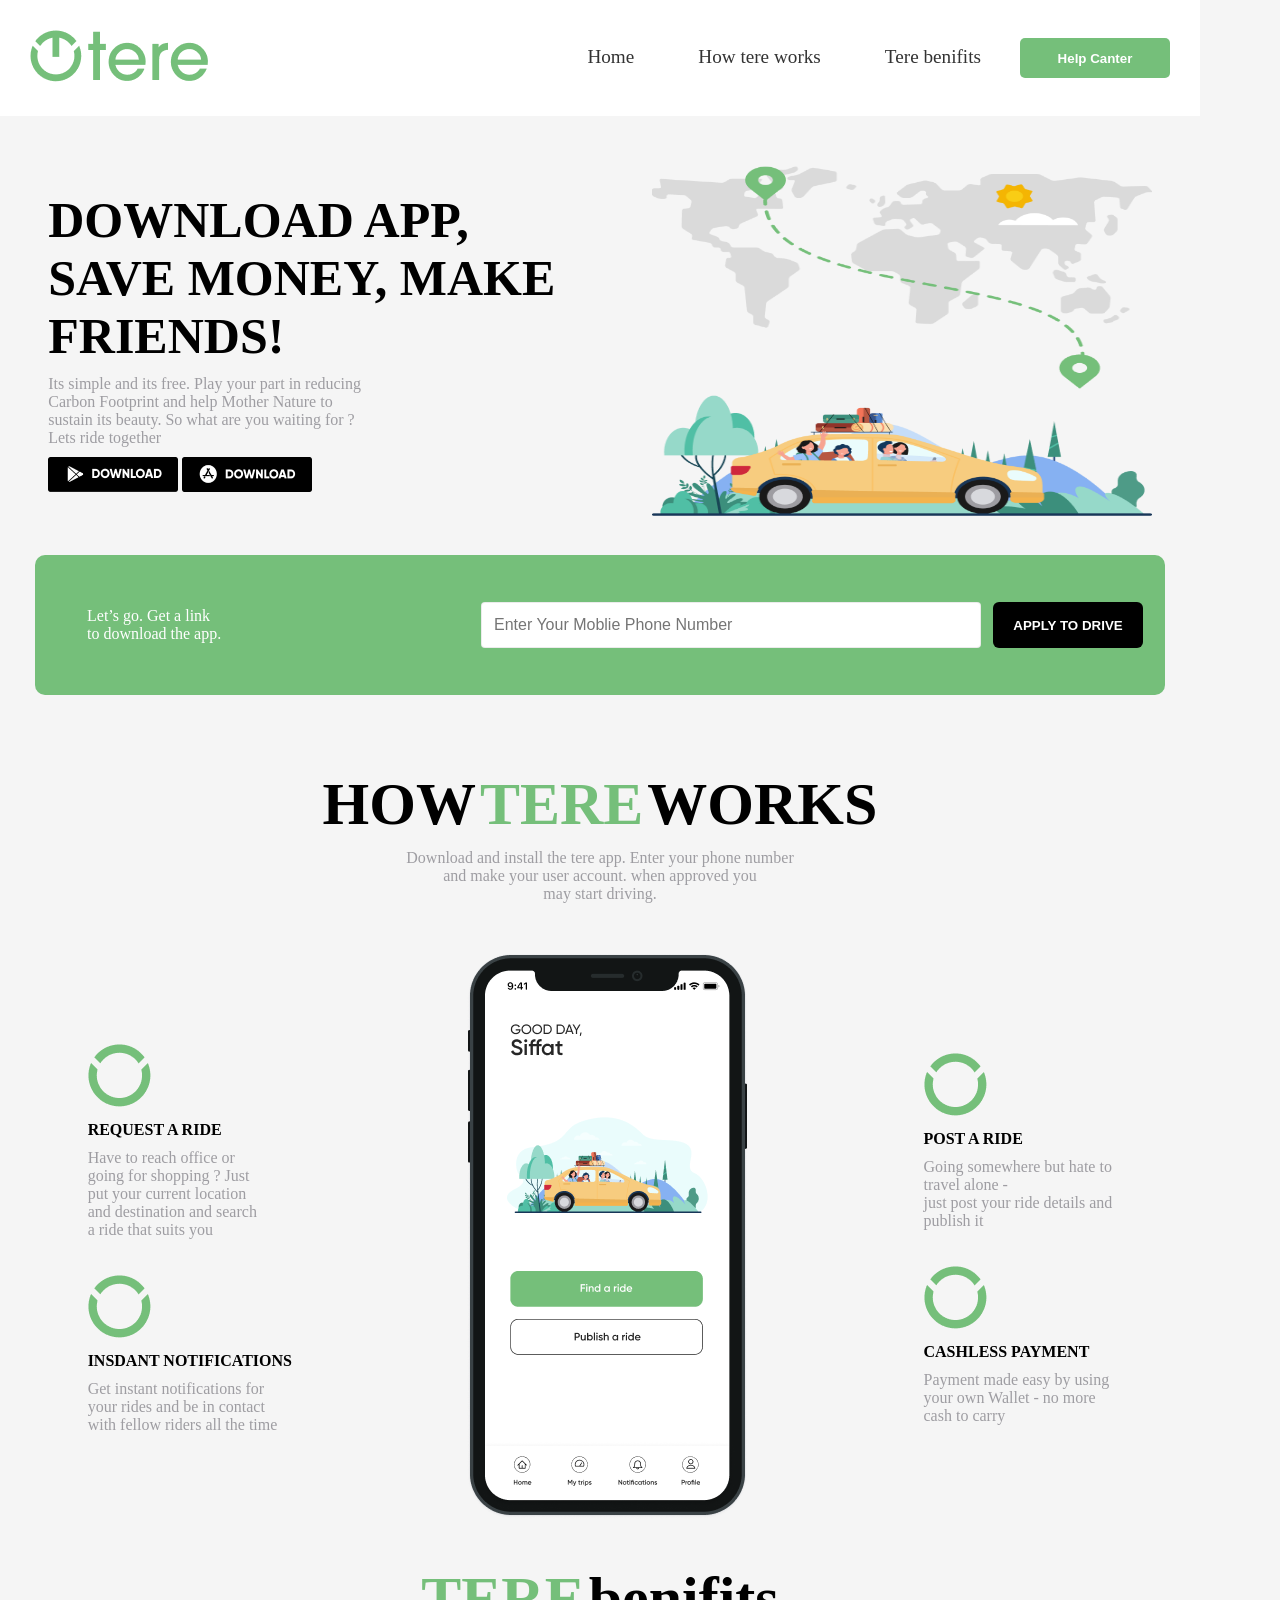
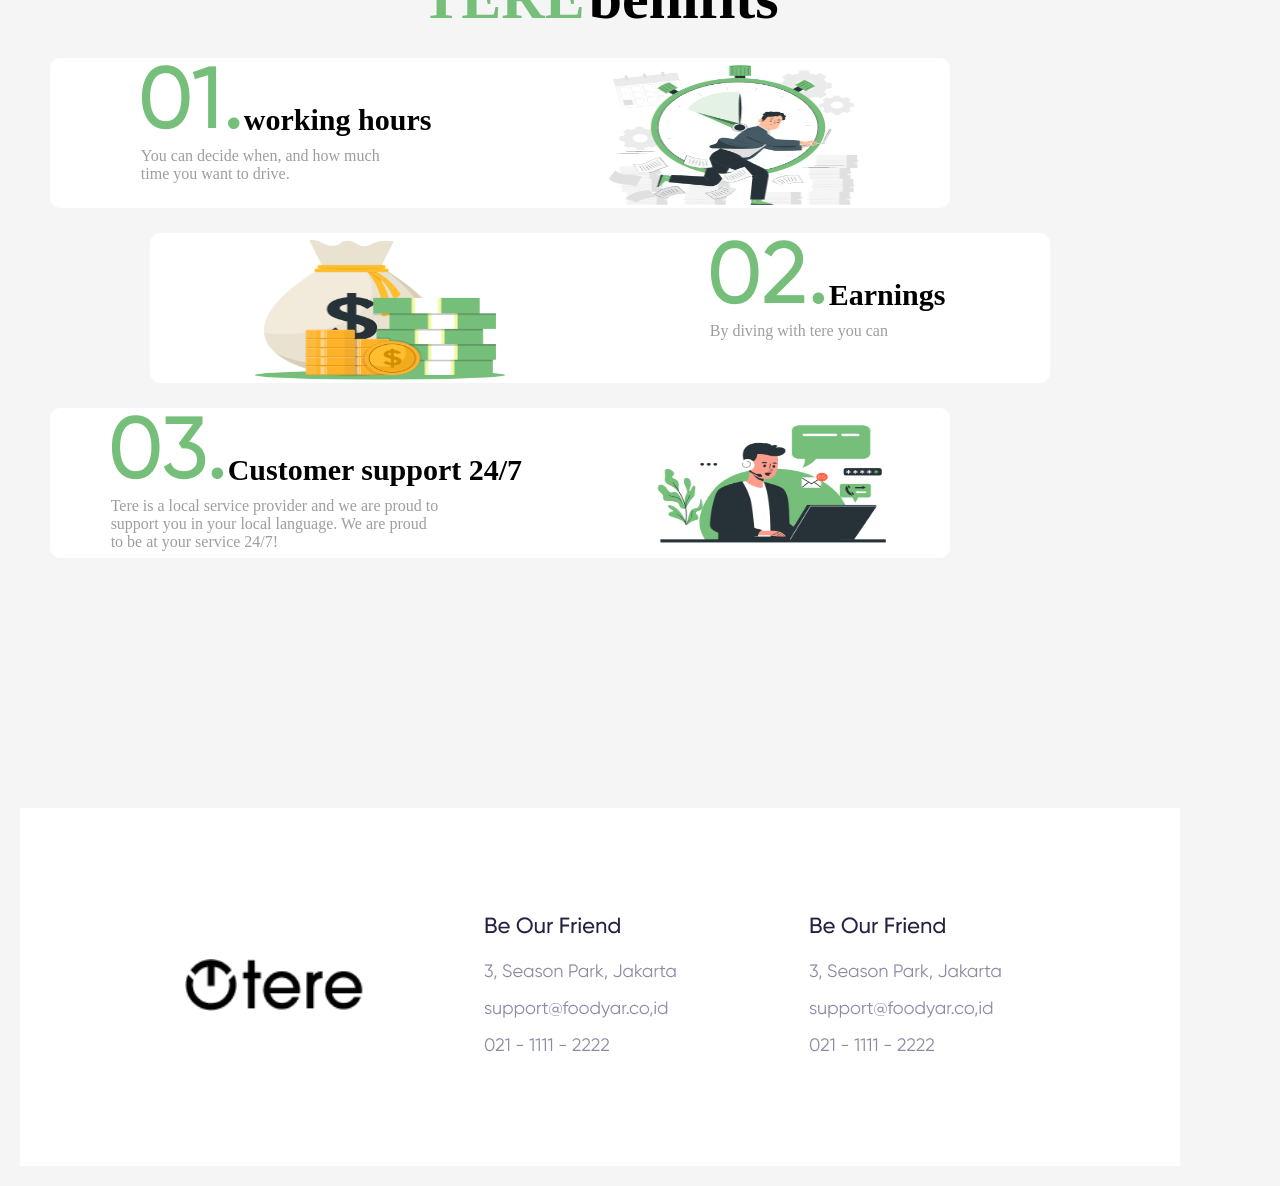
==== index.html @ 8d8daef1 "complete UI" ====
<!DOCTYPE html>
<html lang="en">
<head>
    <meta charset="UTF-8">
    <meta name="viewport" content="width=device-width, initial-scale=1.0">
    <title>TERE WEB</title>
    <link rel="stylesheet" href="style.css">
</head>
<body>
    <div class="navbar">
        <div class="navbar1">
            <img src="./about/logo.png" alt="logo">
        </div>
        <span id="menu-btn" class="menu-btn">☰</span>
        <div class="navbar2">
            <a href="#home">Home</a>
            <a href="#how tere works">How tere works</a>
            <a href="#tere benifits">Tere benifits</a>
            <button class="btn">Help Canter</button>
        </div>
    </div>

    <section id="home">
        <div class="parent">
                <div class="leftcontainer">
                      <h1>DOWNLOAD APP,<br/>
                          SAVE MONEY, MAKE<br/>
                          FRIENDS!
                      </h1>
                     <p>Its simple and its free. Play your part in reducing<br/>
                        Carbon Footprint and help Mother Nature to<br/>
                        sustain its beauty. So what are you waiting for ?<br/>  
                        Lets ride together</p>
                       <img class="nasted" src="./about/button.png" alt="button">
                       <img class="nasted" src="./about/button2.png" alt="button">
                </div>
                <div class="rightcantainer">
                    <img class="nasted2" src="./about/map.png" alt="map">
                </div>
        </div>
    </section>

    <div class="searchbar">
        <div>
             <p class="nasted3">Let’s go. Get a link<br/>
              to download the app.</p>
        </div>
        <div>
            <input type="text" placeholder="Enter Your Moblie Phone Number">
            <button>APPLY TO DRIVE</button>
        </div>
    </div> 
    
    <section id="how tere works">
            <div class="main">
                <span class="nasted6">HOW</span>
                <span class="nasted4">TERE</span>
                <span class="nasted6">WORKS</span>
                <p class="nasted5">Download and install the tere app.
                    Enter your phone number<br/>
                    and make your user account. when approved you<br/>
                    may start driving.</p>
            </div>
    </section> 

    <section class="about">        
            <div class="parent">
                <div class="child1">
                    <img src="./about/circle.png" alt="">
                    <p class="bold"> REQUEST A RIDE</p>
                    <p >Have to reach office or<br/>
                        going for shopping ? Just<br/>
                        put your current location<br/>
                        and destination and search<br/>
                        a ride that suits you</p>
                    <br/>
                    <br/> 
                    <img src="./about/circle.png" alt="">  
                    <p class="bold">INSDANT NOTIFICATIONS</p>
                    <p >Get instant notifications for<br/>
                       your rides and be in contact<br/>
                       with fellow riders all the time</p>
                </div>
                <div class="child2">
                        <img src="./about/phone.png" alt="">
                </div>
                <div class="child3">
                    <img src="./about/circle.png" alt="">
                    <p class="bold">POST A RIDE</p>
                    <p>Going somewhere but hate to<br/>
                       travel alone - <br/>
                       just post your ride details and<br/>
                       publish it</p>
                       <br/>
                       <br/>
                    <img src="./about/circle.png" alt="">
                    <p class="bold">CASHLESS PAYMENT</p> 
                    <p>Payment made easy by using<br/>
                       your own Wallet - no more<br/>
                       cash to carry</p>  
                </div>
            </div>      
    </section>

    <section id="tere benifits">
        <div class="main">
            <span class="nasted4">TERE</span>
            <span class="nasted6">benifits</span>
        </div>
        <div class="major">
            <div>
                <img src="./about/number.png" alt="">
                <span class="nasted7">working hours</span>
                <p>You can decide when, and how much<br/>
                   time you want to drive.</p>
            </div>
            <div>
                <img class="img" src="./about/Frame.png" alt="">
            </div>
        </div>
        <div class="major2">
            <div>
                <img class="img" src="./about/frame2.png" alt="">
            </div>
            <div>
                <img src="./about/number2.png" alt="">
                <span class="nasted7">Earnings</span>
                <p>By diving with tere you can</p>
            </div>
        </div>
        <div class="major3">
            <div>
                <img src="./about/number3.png" alt="">
                <span class="nasted7">Customer support 24/7</span>
                <p>Tere is a local service provider and we are proud to<br/>
                support you in your local language. We are proud<br/> 
                to be at your service 24/7!</p>
            </div>
            <div>
                <img class="img" src="./about/frame3.png" alt="">
            </div>    
        </div>
    </section>
    <div class="footer">
        <div>
            <img class="content" src="./about/logo2.png" alt="">
        </div>
        <div>
            <img class="foot1" src="./about/menu1.png" alt="">
        </div>
        <div>
            <img class="foot2" src="./about/menu1.png" alt="">
        </div>
    </div>
</body>
<script src="app.js"></script>
</html>
---- style.css ----
*{
    margin: 0;
    padding: 0;
}
body{
    max-width: 1200px;
    background-color: whitesmoke;
}
.navbar{
    display: flex;
    align-items: center;
    justify-content: space-between;
    padding: 30px;
    background-color: white;
}
.navbar {
  display: flex;
  gap: 25px;
}
.navbar a {
  position: relative;
  text-decoration: none;
  color: #333;
  font-weight: 500;
  padding: 6px 10px;
  transition: transform 0.3s ease, color 0.3s ease;
}
.navbar a::after {
    content: "";
    height: 2px;
    width: 0;
    background: black;
    position: absolute;
    left: 0;
    bottom: -3px;
    transition: width 0.3s ease;
}
.navbar a:hover {
  color: rgb(20, 20, 20);
  transform: scale(1.05);   
}
.navbar a:hover::after {
  width: 100%;
}
.menu-btn{
    display: none;
}
a{
    text-decoration: none;
    text-transform: none;
    font-size: larger;
    color: black;
    margin: 20px;
}

@media (max-width: 570px) {
    .menu-btn{
        display: flex;
        cursor: pointer;
        font-size: 24px;
        z-index: 1000;
    }
}
@media (max-width: 570px) {
   
    .navbar {
        padding: 15px 20px;
    }

   
    .menu-btn {
        display: block; 
    }

    
    .navbar2 {
        display: none; 
        position: absolute;
        top: 65px; 
        right: 0;
        width: 70%; 
        max-width: 300px;
        background-color: white;
        flex-direction: column; 
        box-shadow: 0 5px 15px rgba(0, 0, 0, 0.1);
        z-index: 1000;
        padding: 10px 0;
        border-radius: 0 0 5px 5px;
        transition: transform 0.3s ease-in-out; 
        transform: translateX(100%); 
    }
    
   
    .navbar2.active {
        display: flex;
        transform: translateX(0); 
    }
    
    
    .navbar2 a, .navbar2 .btn {
        width: 90%; 
        padding: 12px 20px;
        margin: 5px auto; 
        text-align: left;
    }
    
   
    .navbar2 .btn {
        text-align: center;
        margin-top: 10px;
    }
    
}

.btn{
    color: white;
    background-color:#75BF7A;
    padding: 8px;
    border-radius: 5px;
    border-color: #75BF7A;
}
h1{
    font-size: 50px;
    font-weight: bolder;
}
p{
    color: #9E9DA2;
    font-weight: 500;
    font-size: medium;
    padding-top: 10px;
}
.nasted{
    height: 45px;
    width: 130px;
    padding-top: 10px;
}
.nasted2{
    height: 350px;
    width: 500px;
}
.parent{
    display: flex;
    align-items: center;
    justify-content: space-around;
    padding-top: 50px;
}
.searchbar{
    display: flex;
    align-items: center;
    justify-content: space-around;
    background-color: #75BF7A;
    margin: 35px;
    border-radius: 10px;
}
.nasted3{
    color: white;
    padding: 30px;
}
input{
    height: 45px;
    width: 500px;
    border-radius: 5px;
    border-color: white;
}
button{
    height: 40px;
    width: 150px;
    color: white;
    background-color: black;
    font-weight: bold;
    margin-left: 5px;
}
.parent2{
    align-items: center;
}
.nasted4{
    color: #75BF7A;
    font-size: 60px;
    font-weight: bolder;
}
.nasted6{
    font-weight: bolder;
    font-size: 60px;
}
.main{
    text-align: center;
    padding-top: 40px;
}
.nasted7{
    font-weight: bold;
    font-size: 30px;
}
.major{
    display: flex;
    justify-content: space-around;
    border: 2px solid white;
    background-color: white;
    width: 900px;
    height: 150px;
    border-radius: 10px;
    margin-top: 25px;
    margin-bottom: 25px;
    margin-left: 50px;
    padding-top: 5px;
}
.img{
    height: 140px;
    width: 250px;
}
.bold{
    font-weight: bolder;
    color: black;
}
.major2{
    display: flex;
    justify-content: space-around;
    border: 2px solid white;
    background-color: white;
    width: 900px;
    height: 150px;
    border-radius: 10px;
    margin-top: 25px;
    margin-bottom: 25px;
    margin-left: 150px;
    padding-top: 5px;
}
.major3{
    display: flex;
    justify-content: space-around;
    border: 2px solid white;
    background-color: white;
    width: 900px;
    height: 150px;
    border-radius: 10px;
    margin-top: 25px;
    margin-bottom: 250px;
    margin-left: 50px;
    padding-top: 5px;
} 
.footer{
    display: flex;
    align-items: center;
    justify-content: space-around;
    background-color: white;
    padding: 105px;
    margin: 20px;
}
.content{
    width: 180px;
    height: 130;

}



@media (max-width: 570px) {

  
  html { font-size: 15px; }
  img { max-width: 100%; height: auto; }

  .menu-btn {
    display: block;
    font-size: 24px;
    cursor: pointer;
    z-index: 999;
  }

  .navbar2 {
    position: absolute;
    top: 60px;
    right: 0;
    background: white;
    width: 85%;
    max-width: 280px;
    padding: 15px 12px;
    border-radius: 0 0 8px 8px;
    display: flex;
    flex-direction: column;
    gap: 10px;
    box-shadow: 0 5px 15px rgba(0,0,0,0.1);

   
    transform: translateX(100%);
    transition: .3s ease;
  }

  .navbar2.active {
    transform: translateX(0);
  }

  .navbar2 a,
  .navbar2 .btn {
    width: 100%;
    padding: 12px;
    text-align: left;
    box-sizing: border-box;
  }

  
  .parent {
    flex-direction: column;
    gap: 20px;
    padding: 20px 10px;
  }

  .leftcontainer, 
  .rightcantainer {
    width: 100%;
    text-align: center;
  }

  h1 {
    font-size: 28px;
    line-height: 1.15;
  }

  button,
  .btn,
  .black-btn {
    width: 100%;
    padding: 12px;
    box-sizing: border-box;
  }


  .features,
  .benefits {
    display: grid;
    grid-template-columns: 1fr;
    gap: 15px;
    padding: 10px;
  }


  .major,
  .major2,
  .major3 {
    width: 100%;
    height: auto;
    margin: 0;
    padding: 15px;
    border-radius: 8px;
  }


  .footer {
    flex-direction: column;
    gap: 12px;
    padding: 30px 10px;
    padding: 50px;
  }
}


*,
*::before,
*::after {
  box-sizing: border-box;
}



.searchbar {
  display: flex;
  align-items: center;
  justify-content: space-between;
  gap: 16px;
  background-color: #75BF7A;
  padding: 22px;   
  margin: 35px;
  border-radius: 10px;
  flex-wrap: nowrap;
}


.searchbar > div:first-child { flex: 0 0 auto; min-width: 140px; }


.searchbar input {
  flex: 1 1 auto;       
  min-width: 0;        
  height: 46px;
  padding: 8px 12px;
  border-radius: 4px;
  border: 1px solid rgba(0,0,0,0.08);
  background: white;
  font-size: 16px;
}


.searchbar button {
  flex: 0 0 180px;     
  height: 46px;
  margin-left: 8px;
  font-weight: 700;
  cursor: pointer;
}




@media (max-width: 570px) {

  
  .searchbar {
    flex-direction: column;
    align-items: stretch;
    padding: 18px;
    gap: 12px;
  }
  .searchbar > div:first-child { text-align: left; min-width: auto; }
  .searchbar input { width: 100%; }
  .searchbar button { width: 100%; flex: none; }

}

button {

  border: none;
  padding: 8px 16px;
  border-radius: 6px;
  cursor: pointer;
  font-weight: bold;
  transition: 0.3s;
}
button:hover {
  transform: scale(1.05);
}
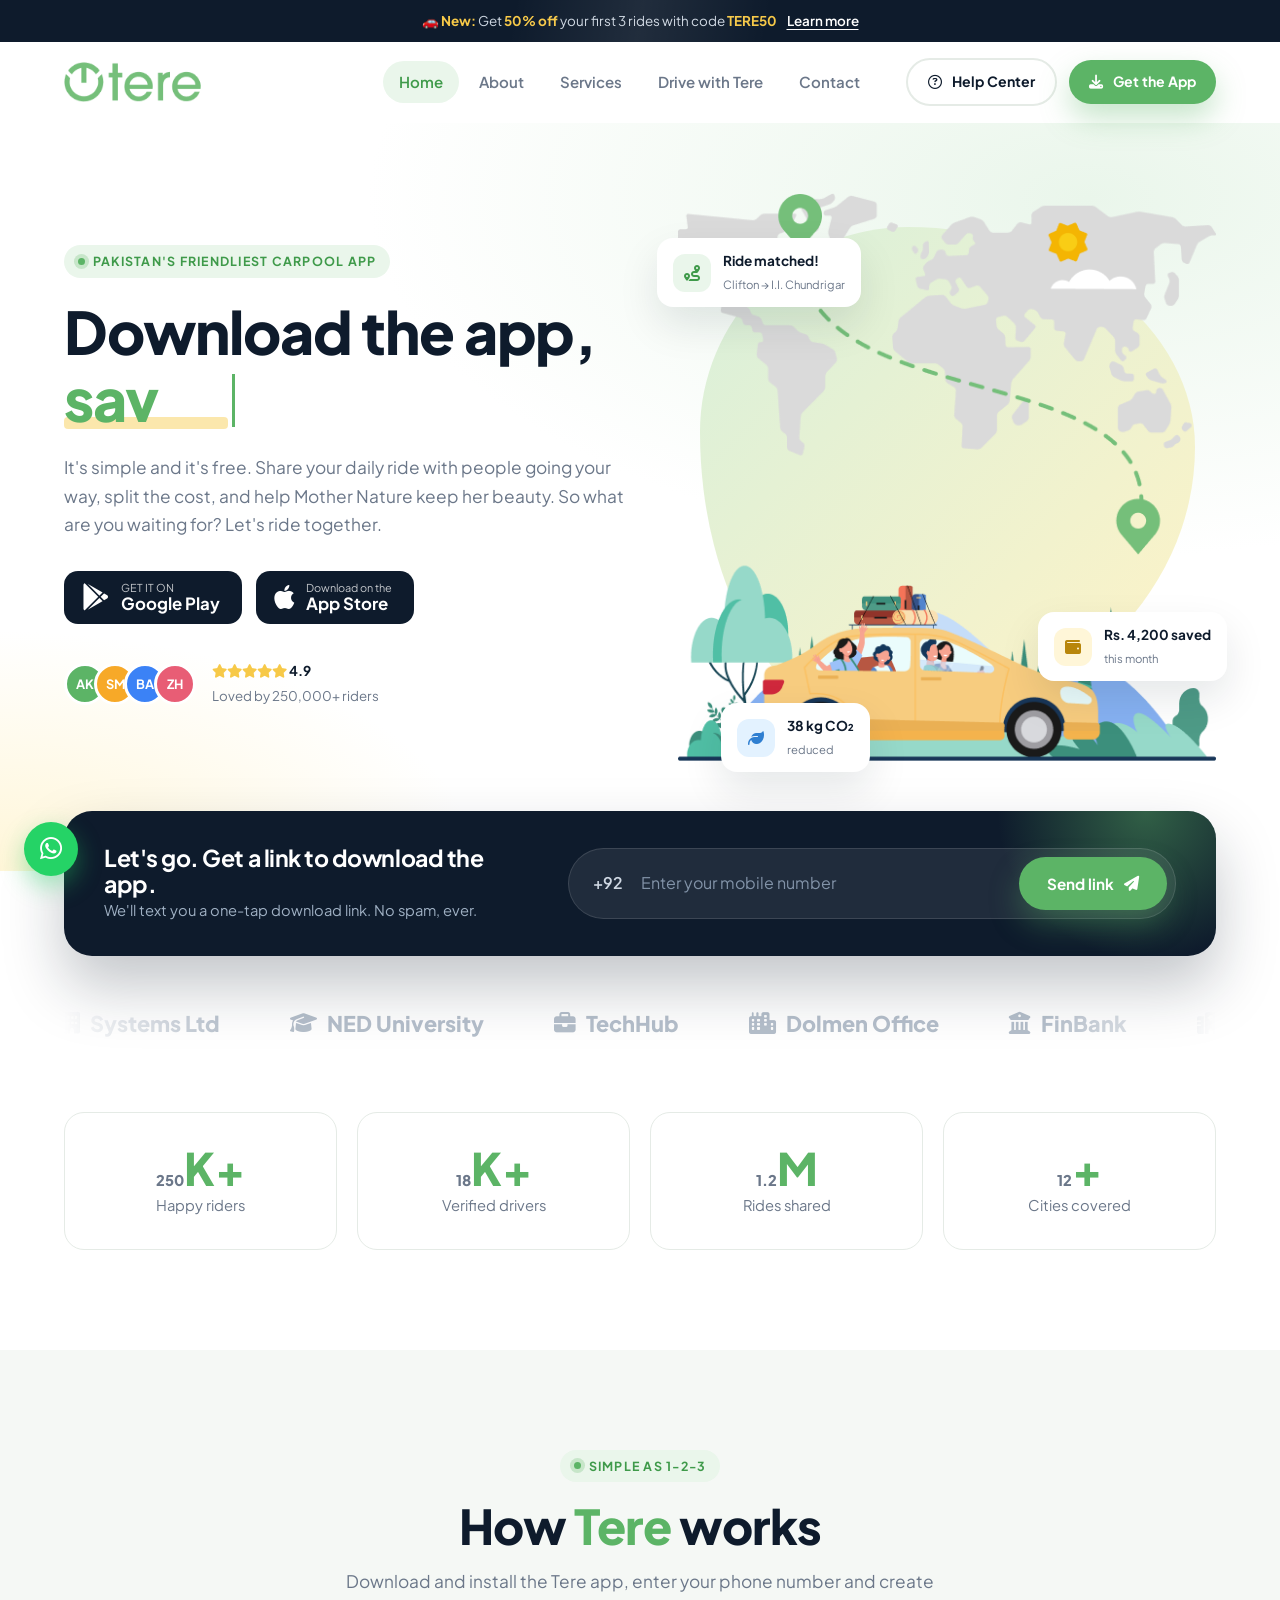
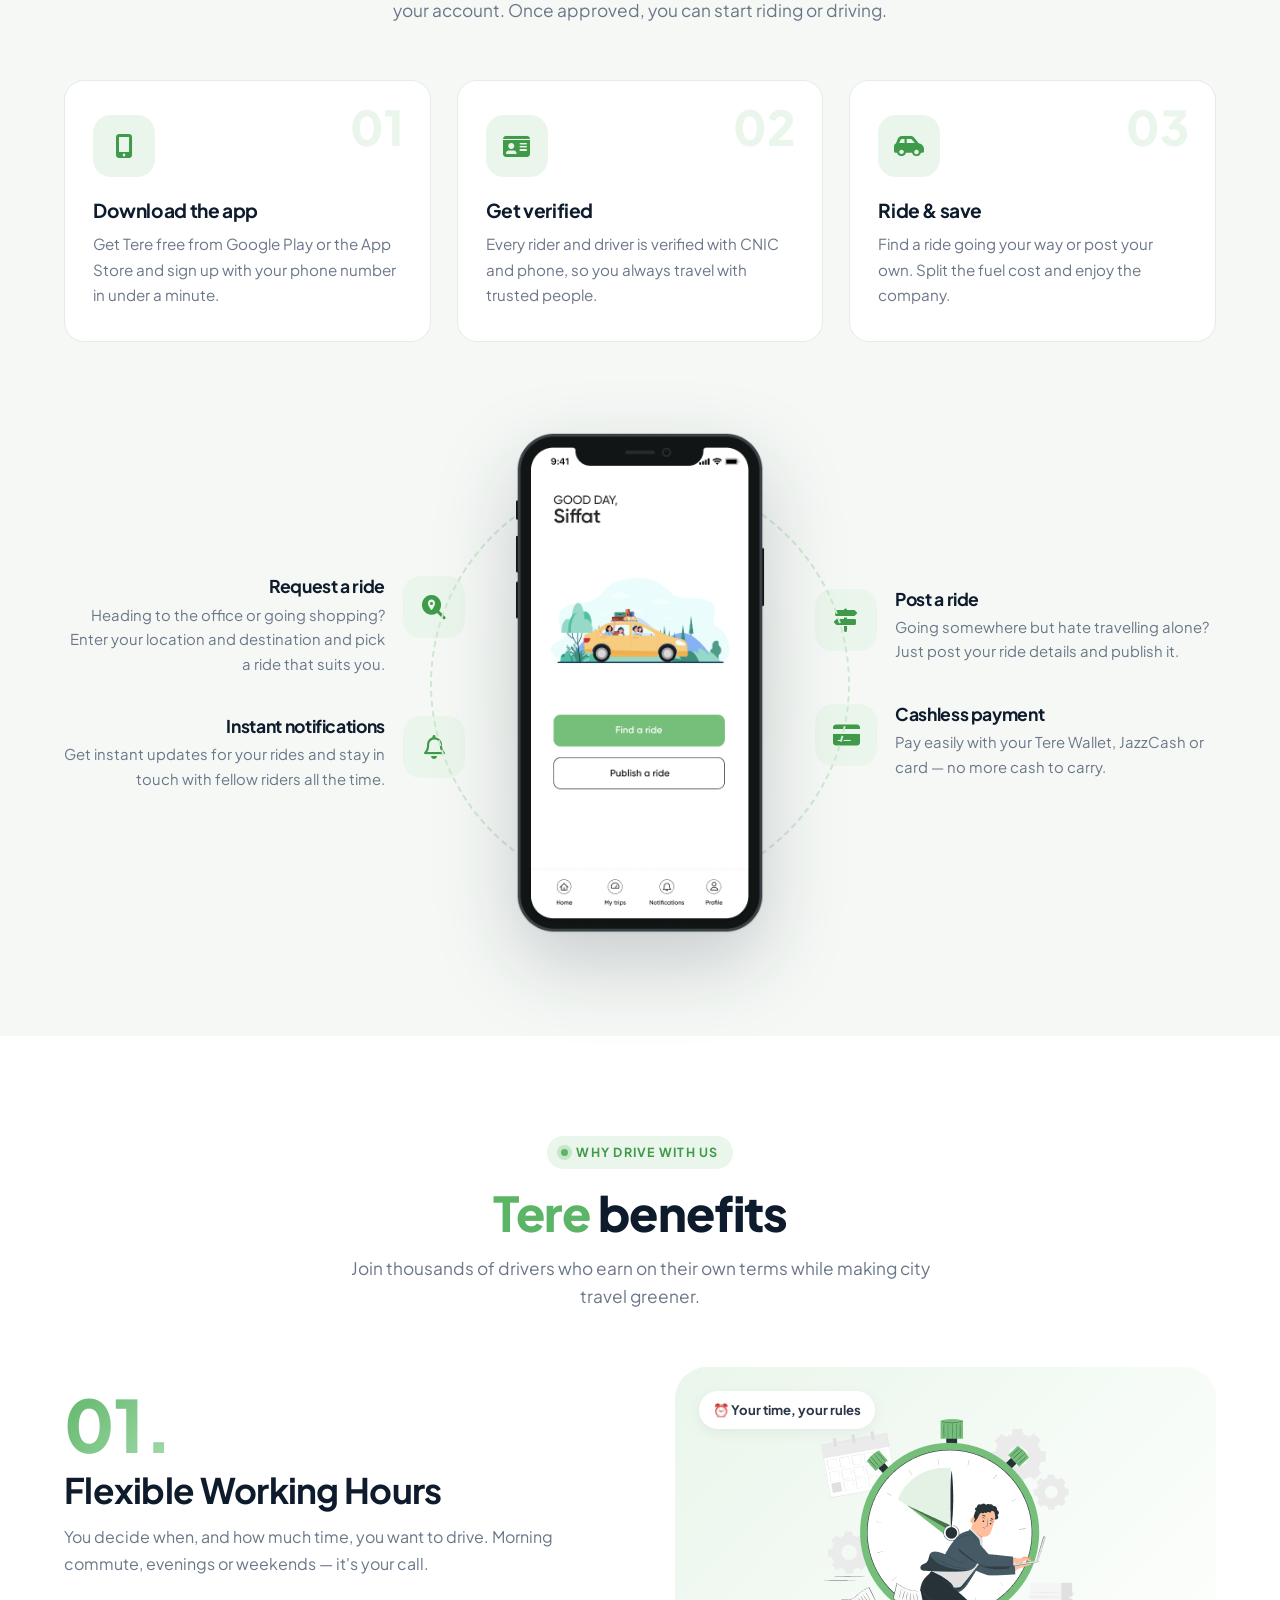
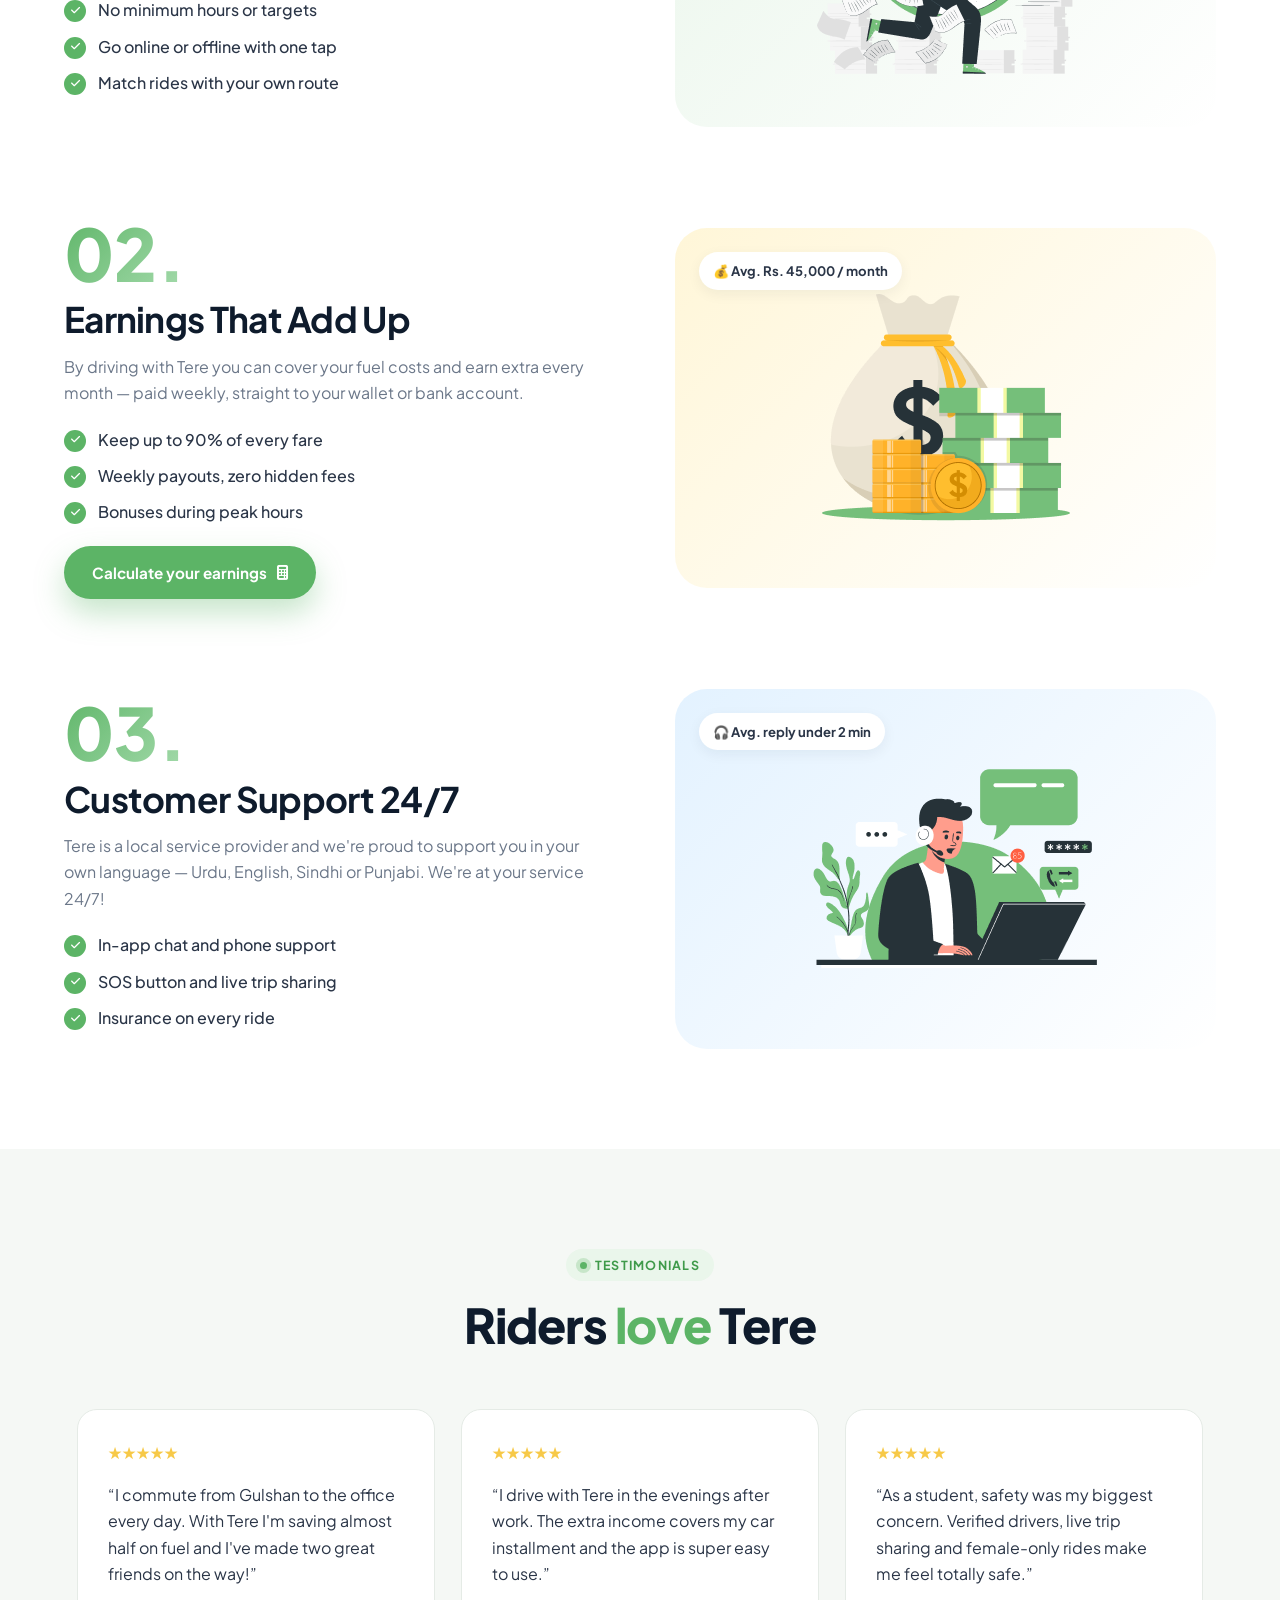
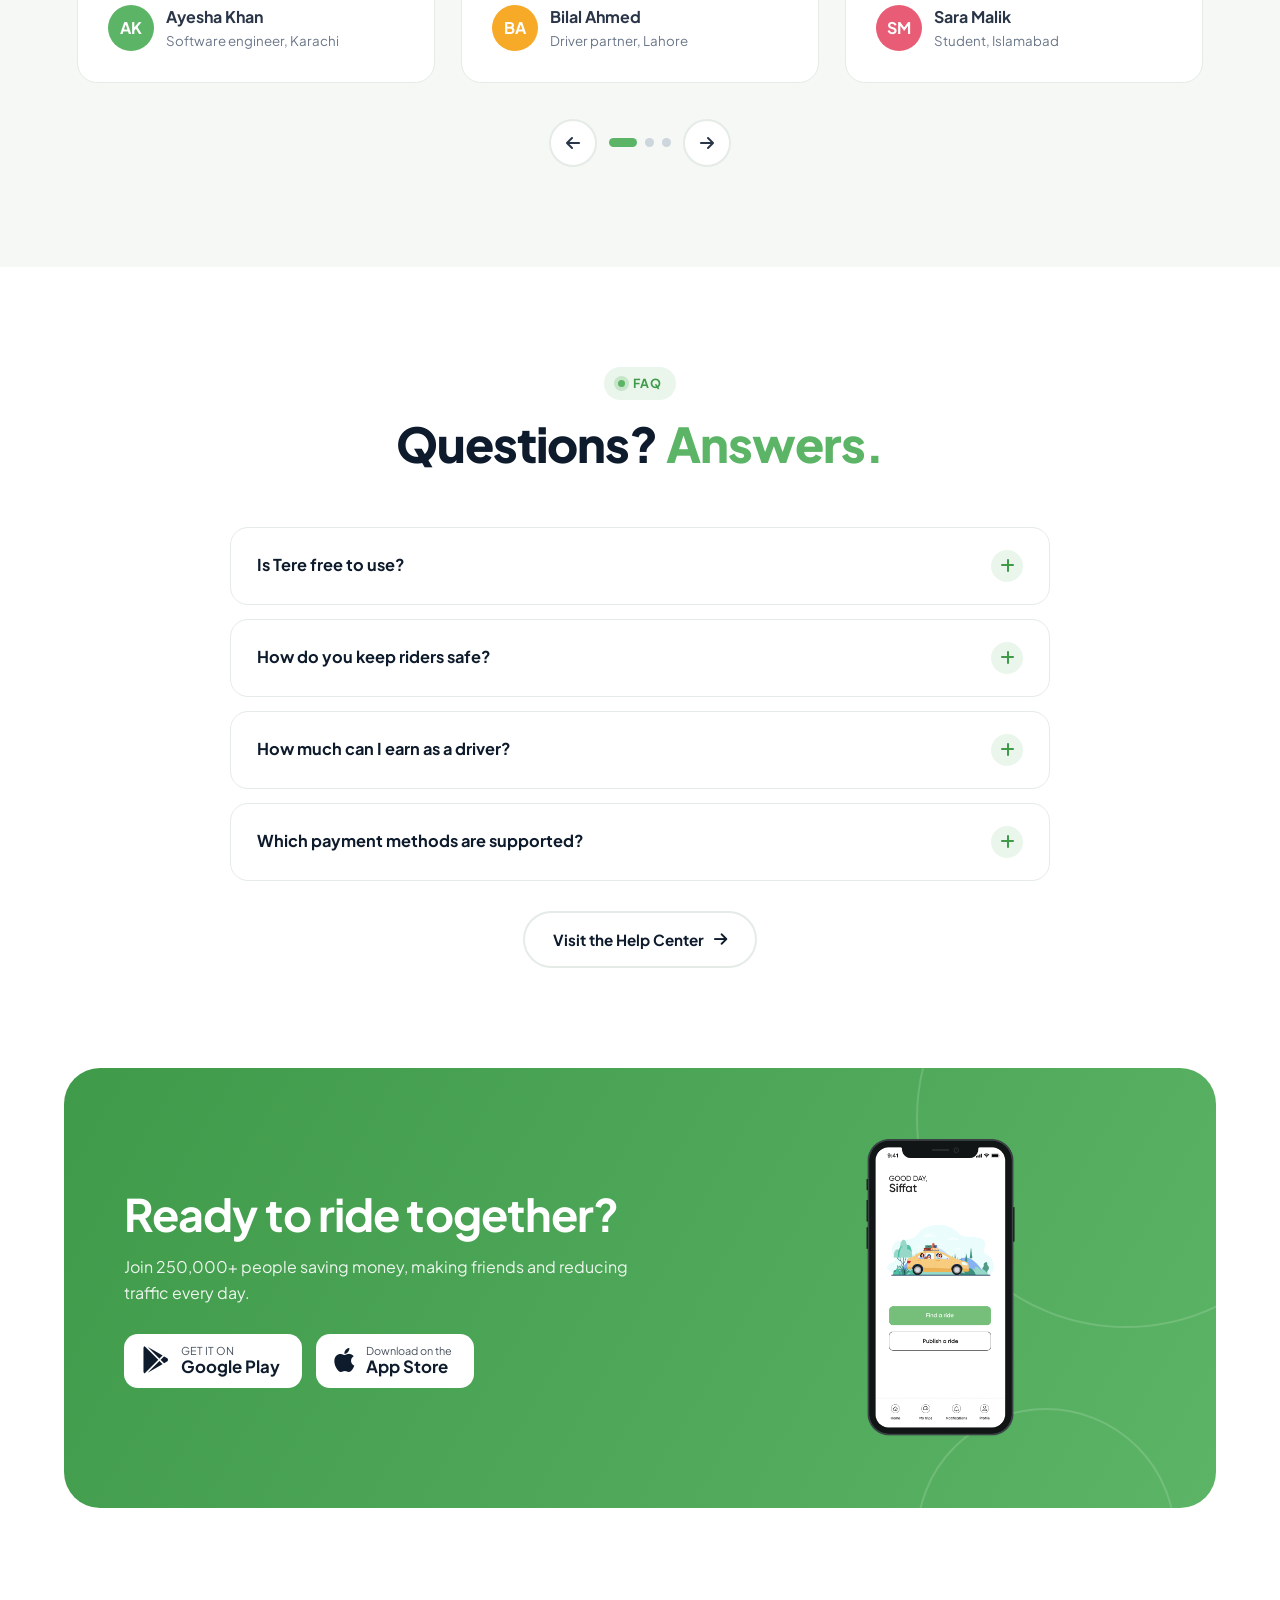
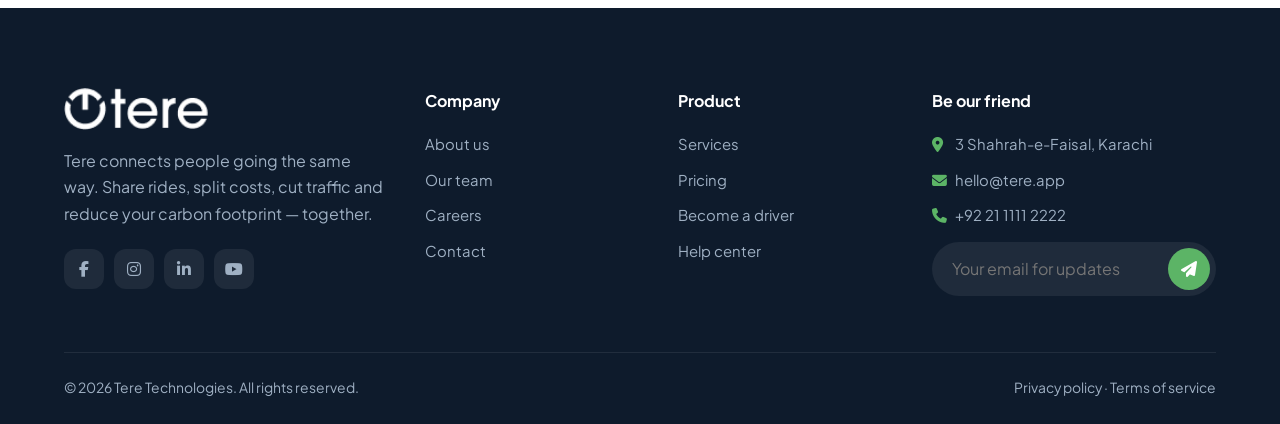
==== commit 0efc5dbc: "Turn Tere into a multi-page professional business website - Shared animated header (entrance animati" ====
--- a/index.html
+++ b/index.html
@@ -1,157 +1,207 @@
 <!DOCTYPE html>
 <html lang="en">
 <head>
-    <meta charset="UTF-8">
-    <meta name="viewport" content="width=device-width, initial-scale=1.0">
-    <title>TERE WEB</title>
-    <link rel="stylesheet" href="style.css">
+  <meta charset="UTF-8">
+  <meta name="viewport" content="width=device-width, initial-scale=1.0">
+  <title>Tere — Carpool & Ride Sharing App | Save Money, Make Friends</title>
+  <meta name="description" content="Tere connects people going the same way. Share rides, split fuel costs and reduce traffic. Download the free app today.">
+  <meta name="theme-color" content="#5cb466">
+  <meta property="og:title" content="Tere — Carpool & Ride Sharing App | Save Money, Make Friends">
+  <meta property="og:description" content="Tere connects people going the same way. Share rides, split fuel costs and reduce traffic. Download the free app today.">
+  <meta property="og:image" content="about/map.png">
+  <link rel="icon" type="image/png" href="about/circle.png">
+  <link rel="stylesheet" href="https://cdnjs.cloudflare.com/ajax/libs/font-awesome/6.5.2/css/all.min.css">
+  <link rel="stylesheet" href="css/style.css">
 </head>
-<body>
-    <div class="navbar">
-        <div class="navbar1">
-            <img src="./about/logo.png" alt="logo">
-        </div>
-        <span id="menu-btn" class="menu-btn">☰</span>
-        <div class="navbar2">
-            <a href="#home">Home</a>
-            <a href="#how tere works">How tere works</a>
-            <a href="#tere benifits">Tere benifits</a>
-            <button class="btn">Help Canter</button>
-        </div>
+<body data-page="home">
+  <div class="preloader"><div><img src="about/logo.png" alt="Tere"><div class="road"></div></div></div>
+  <div id="header"></div>
+
+  <main>
+    <!-- Hero -->
+    <section class="hero" id="home">
+      <div class="container">
+        <div>
+          <span class="eyebrow reveal">Pakistan's friendliest carpool app</span>
+          <h1 class="reveal d1">Download the app, <br><span class="rotator" data-words="save money,make friends,ride together,go green">save money</span><span class="caret"></span></h1>
+          <p class="lead reveal d2">It's simple and it's free. Share your daily ride with people going your way, split the cost, and help Mother Nature keep her beauty. So what are you waiting for? Let's ride together.</p>
+          <div class="store-btns reveal d3" id="download">
+            <a class="store-btn" href="#getlink"><i class="fa-brands fa-google-play"></i><span><small>GET IT ON</small><b>Google Play</b></span></a>
+            <a class="store-btn" href="#getlink"><i class="fa-brands fa-apple"></i><span><small>Download on the</small><b>App Store</b></span></a>
+          </div>
+          <div class="hero-trust reveal d4">
+            <div class="avatars"><span style="background:#5cb466">AK</span><span style="background:#f7a928">SM</span><span style="background:#3b82f6">BA</span><span style="background:#e85d75">ZH</span></div>
+            <div><div class="stars"><i class="fa-solid fa-star"></i><i class="fa-solid fa-star"></i><i class="fa-solid fa-star"></i><i class="fa-solid fa-star"></i><i class="fa-solid fa-star"></i> <b style="color:var(--ink)">4.9</b></div><small>Loved by 250,000+ riders</small></div>
+          </div>
+        </div>
+        <div class="hero-visual reveal zoom d2">
+          <div class="blob"></div>
+          <img src="about/map.png" alt="Friends sharing a ride across the map">
+          <div class="float-card fc-1"><i class="fa-solid fa-route" style="background:var(--green-soft);color:var(--green-dark)"></i><div><b>Ride matched!</b><small>Clifton → I.I. Chundrigar</small></div></div>
+          <div class="float-card fc-2"><i class="fa-solid fa-wallet" style="background:var(--yellow-soft);color:#b8860b"></i><div><b>Rs. 4,200 saved</b><small>this month</small></div></div>
+          <div class="float-card fc-3"><i class="fa-solid fa-leaf" style="background:#e3f2ff;color:#2f7fd1"></i><div><b>38 kg CO₂</b><small>reduced</small></div></div>
+        </div>
+      </div>
+    </section>
+
+    <!-- Get link -->
+    <section class="getlink" id="getlink">
+      <div class="container">
+        <div class="box reveal">
+          <div><h3>Let's go. Get a link to download the app.</h3><p>We'll text you a one-tap download link. No spam, ever.</p></div>
+          <form data-getlink>
+            <span class="prefix"><img src="https://flagcdn.com/w20/pk.png" alt="" width="20" height="14" onerror="this.remove()"> +92</span>
+            <input type="tel" inputmode="numeric" placeholder="Enter your mobile number" aria-label="Mobile number" required>
+            <button class="btn btn-primary" type="submit">Send link <i class="fa-solid fa-paper-plane"></i></button>
+          </form>
+        </div>
+      </div>
+    </section>
+
+    <!-- Partners marquee -->
+    <div class="container">
+      <div class="marquee" aria-hidden="true"><div class="marquee-track">
+        <span><i class="fa-solid fa-building"></i> Systems Ltd</span><span><i class="fa-solid fa-graduation-cap"></i> NED University</span><span><i class="fa-solid fa-briefcase"></i> TechHub</span><span><i class="fa-solid fa-city"></i> Dolmen Office</span><span><i class="fa-solid fa-building-columns"></i> FinBank</span><span><i class="fa-solid fa-hospital"></i> CityCare</span><span><i class="fa-solid fa-plane"></i> SkyPort</span>
+        <span><i class="fa-solid fa-building"></i> Systems Ltd</span><span><i class="fa-solid fa-graduation-cap"></i> NED University</span><span><i class="fa-solid fa-briefcase"></i> TechHub</span><span><i class="fa-solid fa-city"></i> Dolmen Office</span><span><i class="fa-solid fa-building-columns"></i> FinBank</span><span><i class="fa-solid fa-hospital"></i> CityCare</span><span><i class="fa-solid fa-plane"></i> SkyPort</span>
+      </div></div>
     </div>
 
-    <section id="home">
-        <div class="parent">
-                <div class="leftcontainer">
-                      <h1>DOWNLOAD APP,<br/>
-                          SAVE MONEY, MAKE<br/>
-                          FRIENDS!
-                      </h1>
-                     <p>Its simple and its free. Play your part in reducing<br/>
-                        Carbon Footprint and help Mother Nature to<br/>
-                        sustain its beauty. So what are you waiting for ?<br/>  
-                        Lets ride together</p>
-                       <img class="nasted" src="./about/button.png" alt="button">
-                       <img class="nasted" src="./about/button2.png" alt="button">
-                </div>
-                <div class="rightcantainer">
-                    <img class="nasted2" src="./about/map.png" alt="map">
-                </div>
-        </div>
-    </section>
-
-    <div class="searchbar">
-        <div>
-             <p class="nasted3">Let’s go. Get a link<br/>
-              to download the app.</p>
-        </div>
-        <div>
-            <input type="text" placeholder="Enter Your Moblie Phone Number">
-            <button>APPLY TO DRIVE</button>
-        </div>
-    </div> 
-    
-    <section id="how tere works">
-            <div class="main">
-                <span class="nasted6">HOW</span>
-                <span class="nasted4">TERE</span>
-                <span class="nasted6">WORKS</span>
-                <p class="nasted5">Download and install the tere app.
-                    Enter your phone number<br/>
-                    and make your user account. when approved you<br/>
-                    may start driving.</p>
-            </div>
-    </section> 
-
-    <section class="about">        
-            <div class="parent">
-                <div class="child1">
-                    <img src="./about/circle.png" alt="">
-                    <p class="bold"> REQUEST A RIDE</p>
-                    <p >Have to reach office or<br/>
-                        going for shopping ? Just<br/>
-                        put your current location<br/>
-                        and destination and search<br/>
-                        a ride that suits you</p>
-                    <br/>
-                    <br/> 
-                    <img src="./about/circle.png" alt="">  
-                    <p class="bold">INSDANT NOTIFICATIONS</p>
-                    <p >Get instant notifications for<br/>
-                       your rides and be in contact<br/>
-                       with fellow riders all the time</p>
-                </div>
-                <div class="child2">
-                        <img src="./about/phone.png" alt="">
-                </div>
-                <div class="child3">
-                    <img src="./about/circle.png" alt="">
-                    <p class="bold">POST A RIDE</p>
-                    <p>Going somewhere but hate to<br/>
-                       travel alone - <br/>
-                       just post your ride details and<br/>
-                       publish it</p>
-                       <br/>
-                       <br/>
-                    <img src="./about/circle.png" alt="">
-                    <p class="bold">CASHLESS PAYMENT</p> 
-                    <p>Payment made easy by using<br/>
-                       your own Wallet - no more<br/>
-                       cash to carry</p>  
-                </div>
-            </div>      
-    </section>
-
-    <section id="tere benifits">
-        <div class="main">
-            <span class="nasted4">TERE</span>
-            <span class="nasted6">benifits</span>
-        </div>
-        <div class="major">
-            <div>
-                <img src="./about/number.png" alt="">
-                <span class="nasted7">working hours</span>
-                <p>You can decide when, and how much<br/>
-                   time you want to drive.</p>
-            </div>
-            <div>
-                <img class="img" src="./about/Frame.png" alt="">
-            </div>
-        </div>
-        <div class="major2">
-            <div>
-                <img class="img" src="./about/frame2.png" alt="">
-            </div>
-            <div>
-                <img src="./about/number2.png" alt="">
-                <span class="nasted7">Earnings</span>
-                <p>By diving with tere you can</p>
-            </div>
-        </div>
-        <div class="major3">
-            <div>
-                <img src="./about/number3.png" alt="">
-                <span class="nasted7">Customer support 24/7</span>
-                <p>Tere is a local service provider and we are proud to<br/>
-                support you in your local language. We are proud<br/> 
-                to be at your service 24/7!</p>
-            </div>
-            <div>
-                <img class="img" src="./about/frame3.png" alt="">
-            </div>    
-        </div>
-    </section>
-    <div class="footer">
-        <div>
-            <img class="content" src="./about/logo2.png" alt="">
-        </div>
-        <div>
-            <img class="foot1" src="./about/menu1.png" alt="">
-        </div>
-        <div>
-            <img class="foot2" src="./about/menu1.png" alt="">
-        </div>
-    </div>
+    <!-- Stats -->
+    <section class="section" style="padding-top:60px">
+      <div class="container">
+        <div class="stats">
+          <div class="stat reveal"><b><span data-count="250">0</span><em>K+</em></b><span>Happy riders</span></div>
+          <div class="stat reveal d1"><b><span data-count="18">0</span><em>K+</em></b><span>Verified drivers</span></div>
+          <div class="stat reveal d2"><b><span data-count="1.2">0</span><em>M</em></b><span>Rides shared</span></div>
+          <div class="stat reveal d3"><b><span data-count="12">0</span><em>+</em></b><span>Cities covered</span></div>
+        </div>
+      </div>
+    </section>
+
+    <!-- How Tere works -->
+    <section class="section alt" id="how">
+      <div class="container">
+        <div class="section-head center">
+          <span class="eyebrow reveal">Simple as 1-2-3</span>
+          <h2 class="title reveal d1">How <span>Tere</span> works</h2>
+          <p class="lead reveal d2">Download and install the Tere app, enter your phone number and create your account. Once approved, you can start riding or driving.</p>
+        </div>
+        <div class="steps">
+          <div class="step reveal"><span class="num">01</span><div class="icon-box"><i class="fa-solid fa-mobile-screen-button"></i></div><h3>Download the app</h3><p>Get Tere free from Google Play or the App Store and sign up with your phone number in under a minute.</p></div>
+          <div class="step reveal d1"><span class="num">02</span><div class="icon-box"><i class="fa-solid fa-id-card"></i></div><h3>Get verified</h3><p>Every rider and driver is verified with CNIC and phone, so you always travel with trusted people.</p></div>
+          <div class="step reveal d2"><span class="num">03</span><div class="icon-box"><i class="fa-solid fa-car-side"></i></div><h3>Ride & save</h3><p>Find a ride going your way or post your own. Split the fuel cost and enjoy the company.</p></div>
+        </div>
+
+        <div class="features-phone">
+          <div class="col">
+            <div class="feat reveal left"><div class="icon-box"><i class="fa-solid fa-magnifying-glass-location"></i></div><div><h4>Request a ride</h4><p>Heading to the office or going shopping? Enter your location and destination and pick a ride that suits you.</p></div></div>
+            <div class="feat reveal left d2"><div class="icon-box"><i class="fa-regular fa-bell"></i></div><div><h4>Instant notifications</h4><p>Get instant updates for your rides and stay in touch with fellow riders all the time.</p></div></div>
+          </div>
+          <div class="phone-wrap reveal zoom"><img src="about/phone.png" alt="Tere app home screen"></div>
+          <div class="col">
+            <div class="feat reveal right"><div class="icon-box"><i class="fa-solid fa-signs-post"></i></div><div><h4>Post a ride</h4><p>Going somewhere but hate travelling alone? Just post your ride details and publish it.</p></div></div>
+            <div class="feat reveal right d2"><div class="icon-box"><i class="fa-solid fa-credit-card"></i></div><div><h4>Cashless payment</h4><p>Pay easily with your Tere Wallet, JazzCash or card — no more cash to carry.</p></div></div>
+          </div>
+        </div>
+      </div>
+    </section>
+
+    <!-- Benefits -->
+    <section class="section" id="benefits">
+      <div class="container">
+        <div class="section-head center">
+          <span class="eyebrow reveal">Why drive with us</span>
+          <h2 class="title reveal d1"><span>Tere</span> benefits</h2>
+          <p class="lead reveal d2">Join thousands of drivers who earn on their own terms while making city travel greener.</p>
+        </div>
+
+        <div class="benefit">
+          <div class="b-text reveal left">
+            <span class="bnum">01.</span>
+            <h3>Flexible working hours</h3>
+            <p>You decide when, and how much time, you want to drive. Morning commute, evenings or weekends — it's your call.</p>
+            <ul class="checks"><li><i class="fa-solid fa-check"></i> No minimum hours or targets</li><li><i class="fa-solid fa-check"></i> Go online or offline with one tap</li><li><i class="fa-solid fa-check"></i> Match rides with your own route</li></ul>
+          </div>
+          <div class="b-img reveal right"><span class="tagpill">⏰ Your time, your rules</span><img src="about/Frame.png" alt="Flexible working hours"></div>
+        </div>
+
+        <div class="benefit rev">
+          <div class="b-text reveal right">
+            <span class="bnum">02.</span>
+            <h3>Earnings that add up</h3>
+            <p>By driving with Tere you can cover your fuel costs and earn extra every month — paid weekly, straight to your wallet or bank account.</p>
+            <ul class="checks"><li><i class="fa-solid fa-check"></i> Keep up to 90% of every fare</li><li><i class="fa-solid fa-check"></i> Weekly payouts, zero hidden fees</li><li><i class="fa-solid fa-check"></i> Bonuses during peak hours</li></ul>
+            <a href="drive.html#calculator" class="btn btn-primary" style="margin-top:10px">Calculate your earnings <i class="fa-solid fa-calculator"></i></a>
+          </div>
+          <div class="b-img reveal left" style="background:linear-gradient(135deg,var(--yellow-soft),#fff)"><span class="tagpill">💰 Avg. Rs. 45,000 / month</span><img src="about/frame2.png" alt="Earnings"></div>
+        </div>
+
+        <div class="benefit">
+          <div class="b-text reveal left">
+            <span class="bnum">03.</span>
+            <h3>Customer support 24/7</h3>
+            <p>Tere is a local service provider and we're proud to support you in your own language — Urdu, English, Sindhi or Punjabi. We're at your service 24/7!</p>
+            <ul class="checks"><li><i class="fa-solid fa-check"></i> In-app chat and phone support</li><li><i class="fa-solid fa-check"></i> SOS button and live trip sharing</li><li><i class="fa-solid fa-check"></i> Insurance on every ride</li></ul>
+          </div>
+          <div class="b-img reveal right" style="background:linear-gradient(135deg,#e3f2ff,#fff)"><span class="tagpill">🎧 Avg. reply under 2 min</span><img src="about/frame3.png" alt="24/7 customer support"></div>
+        </div>
+      </div>
+    </section>
+
+    <!-- Testimonials -->
+    <section class="section alt">
+      <div class="container">
+        <div class="section-head center">
+          <span class="eyebrow reveal">Testimonials</span>
+          <h2 class="title reveal d1">Riders <span>love</span> Tere</h2>
+        </div>
+        <div class="testi-wrap reveal">
+          <div class="testi-track">
+            <div class="testi"><div class="inner"><div class="stars">★★★★★</div><p>“I commute from Gulshan to the office every day. With Tere I'm saving almost half on fuel and I've made two great friends on the way!”</p><div class="who"><span class="av" style="background:#5cb466">AK</span><div><b>Ayesha Khan</b><small>Software engineer, Karachi</small></div></div></div></div>
+            <div class="testi"><div class="inner"><div class="stars">★★★★★</div><p>“I drive with Tere in the evenings after work. The extra income covers my car installment and the app is super easy to use.”</p><div class="who"><span class="av" style="background:#f7a928">BA</span><div><b>Bilal Ahmed</b><small>Driver partner, Lahore</small></div></div></div></div>
+            <div class="testi"><div class="inner"><div class="stars">★★★★★</div><p>“As a student, safety was my biggest concern. Verified drivers, live trip sharing and female-only rides make me feel totally safe.”</p><div class="who"><span class="av" style="background:#e85d75">SM</span><div><b>Sara Malik</b><small>Student, Islamabad</small></div></div></div></div>
+            <div class="testi"><div class="inner"><div class="stars">★★★★☆</div><p>“We moved our whole team's office commute to Tere Business. Parking problems are gone and our employees are happier.”</p><div class="who"><span class="av" style="background:#3b82f6">ZH</span><div><b>Zain Hussain</b><small>HR Manager, TechHub</small></div></div></div></div>
+            <div class="testi"><div class="inner"><div class="stars">★★★★★</div><p>“Cashless payments with JazzCash are a lifesaver. No more arguing about change. Customer support replied in a minute!”</p><div class="who"><span class="av" style="background:#8b5cf6">FN</span><div><b>Fatima Noor</b><small>Doctor, Rawalpindi</small></div></div></div></div>
+          </div>
+          <div class="testi-nav"><button class="round-btn" data-prev aria-label="Previous"><i class="fa-solid fa-arrow-left"></i></button><div class="dots"></div><button class="round-btn" data-next aria-label="Next"><i class="fa-solid fa-arrow-right"></i></button></div>
+        </div>
+      </div>
+    </section>
+
+    <!-- FAQ -->
+    <section class="section">
+      <div class="container">
+        <div class="section-head center">
+          <span class="eyebrow reveal">FAQ</span>
+          <h2 class="title reveal d1">Questions? <span>Answers.</span></h2>
+        </div>
+        <div class="faq reveal">
+          <div class="faq-item"><button class="faq-q">Is Tere free to use?<i class="fa-solid fa-plus"></i></button><div class="faq-a"><p>Yes! Downloading and signing up is completely free. Riders only pay their share of the trip cost, which is shown upfront before you book.</p></div></div>
+          <div class="faq-item"><button class="faq-q">How do you keep riders safe?<i class="fa-solid fa-plus"></i></button><div class="faq-a"><p>Every user is verified with CNIC and phone number. Rides include live location sharing, an in-app SOS button, ratings after every trip and optional female-only rides.</p></div></div>
+          <div class="faq-item"><button class="faq-q">How much can I earn as a driver?<i class="fa-solid fa-plus"></i></button><div class="faq-a"><p>It depends on your city and how often you drive. Most part-time drivers earn Rs. 30,000–60,000 a month. Try our <a href="drive.html#calculator" style="color:var(--green-dark);font-weight:700">earnings calculator</a>.</p></div></div>
+          <div class="faq-item"><button class="faq-q">Which payment methods are supported?<i class="fa-solid fa-plus"></i></button><div class="faq-a"><p>You can pay with your Tere Wallet, JazzCash, Easypaisa, debit/credit cards, or cash.</p></div></div>
+        </div>
+        <p class="center" style="margin-top:30px"><a href="contact.html#help" class="btn btn-ghost">Visit the Help Center <i class="fa-solid fa-arrow-right"></i></a></p>
+      </div>
+    </section>
+
+    <!-- CTA -->
+    <section class="container">
+      <div class="cta reveal zoom">
+        <div style="position:relative;z-index:1">
+          <h2>Ready to ride together?</h2>
+          <p>Join 250,000+ people saving money, making friends and reducing traffic every day.</p>
+          <div class="store-btns">
+            <a class="store-btn" href="#getlink"><i class="fa-brands fa-google-play"></i><span><small>GET IT ON</small><b>Google Play</b></span></a>
+            <a class="store-btn" href="#getlink"><i class="fa-brands fa-apple"></i><span><small>Download on the</small><b>App Store</b></span></a>
+          </div>
+        </div>
+        <div class="cta-img"><img src="about/phone.png" alt="Tere app"></div>
+      </div>
+    </section>
+  </main>
+
+  <div id="footer"></div>
+  <script src="js/main.js"></script>
 </body>
-<script src="app.js"></script>
-</html>+</html>
--- a/css/style.css
+++ b/css/style.css
@@ -0,0 +1,480 @@
+/* =========================================================
+   Tere — Ride sharing made simple
+   ========================================================= */
+@import url("https://fonts.googleapis.com/css2?family=Plus+Jakarta+Sans:wght@400;500;600;700;800&display=swap");
+
+:root {
+  --green: #5cb466;
+  --green-dark: #3f9a4a;
+  --green-soft: #eaf6eb;
+  --yellow: #f7c948;
+  --yellow-soft: #fff6d8;
+  --ink: #0e1b2c;
+  --ink-2: #1c2b40;
+  --text: #2a3547;
+  --muted: #6b7789;
+  --bg: #ffffff;
+  --bg-alt: #f5f8f5;
+  --border: #e5ebe6;
+  --radius: 20px;
+  --shadow-sm: 0 4px 14px rgba(14, 27, 44, .06);
+  --shadow: 0 18px 40px rgba(14, 27, 44, .10);
+  --shadow-green: 0 14px 30px rgba(92, 180, 102, .35);
+  --container: 1200px;
+  --ease: cubic-bezier(.2, .8, .2, 1);
+  --header-h: 80px;
+}
+
+*, *::before, *::after { box-sizing: border-box; margin: 0; padding: 0; }
+html { scroll-behavior: smooth; scroll-padding-top: 90px; }
+body { font-family: "Plus Jakarta Sans", system-ui, -apple-system, "Segoe UI", sans-serif; color: var(--text); background: var(--bg); line-height: 1.65; -webkit-font-smoothing: antialiased; overflow-x: hidden; overflow-x: clip; }
+html { overflow-x: clip; }
+body.lock { overflow: hidden; }
+img { max-width: 100%; display: block; }
+a { color: inherit; text-decoration: none; }
+button, input, select, textarea { font: inherit; color: inherit; }
+button { cursor: pointer; border: none; background: none; }
+ul { list-style: none; }
+h1, h2, h3, h4 { color: var(--ink); line-height: 1.15; letter-spacing: -.02em; }
+
+.container { width: 100%; max-width: var(--container); margin: 0 auto; padding: 0 24px; }
+.section { padding: 100px 0; position: relative; }
+.section.alt { background: var(--bg-alt); }
+.center { text-align: center; }
+.eyebrow { display: inline-flex; align-items: center; gap: 8px; padding: 6px 14px; border-radius: 999px; background: var(--green-soft); color: var(--green-dark); font-weight: 700; font-size: .78rem; letter-spacing: .1em; text-transform: uppercase; }
+.eyebrow::before { content: ""; width: 7px; height: 7px; border-radius: 50%; background: var(--green); box-shadow: 0 0 0 4px rgba(92, 180, 102, .25); animation: ping 2s infinite; }
+@keyframes ping { 50% { box-shadow: 0 0 0 7px rgba(92, 180, 102, 0); } }
+.title { font-size: clamp(1.9rem, 4vw, 3rem); font-weight: 800; margin: 16px 0 14px; }
+.title span, .hl { color: var(--green); }
+.lead { color: var(--muted); font-size: 1.08rem; max-width: 620px; }
+.center .lead { margin: 0 auto; }
+.section-head { margin-bottom: 56px; }
+
+/* ---------- Buttons ---------- */
+.btn { position: relative; display: inline-flex; align-items: center; justify-content: center; gap: 10px; padding: 14px 28px; border-radius: 999px; font-weight: 700; font-size: .95rem; transition: transform .25s var(--ease), box-shadow .25s, background .25s, color .25s; overflow: hidden; white-space: nowrap; isolation: isolate; }
+.btn::after { content: ""; position: absolute; inset: 0; background: linear-gradient(120deg, transparent 30%, rgba(255, 255, 255, .35), transparent 70%); transform: translateX(-120%); transition: transform .7s var(--ease); z-index: -1; }
+.btn:hover::after { transform: translateX(120%); }
+.btn:hover { transform: translateY(-3px); }
+.btn-primary { background: var(--green); color: #fff; box-shadow: var(--shadow-green); }
+.btn-primary:hover { background: var(--green-dark); }
+.btn-dark { background: var(--ink); color: #fff; }
+.btn-dark:hover { box-shadow: var(--shadow); }
+.btn-ghost { border: 2px solid var(--border); background: #fff; color: var(--ink); }
+.btn-ghost:hover { border-color: var(--green); color: var(--green-dark); }
+.btn-white { background: #fff; color: var(--ink); }
+.btn-sm { padding: 10px 20px; font-size: .88rem; }
+.btn-block { width: 100%; }
+.store-btns { display: flex; gap: 14px; flex-wrap: wrap; }
+.store-btn { display: inline-flex; align-items: center; gap: 12px; background: var(--ink); color: #fff; padding: 10px 22px 10px 18px; border-radius: 14px; transition: transform .25s var(--ease), box-shadow .25s; }
+.store-btn:hover { transform: translateY(-3px); box-shadow: var(--shadow); }
+.store-btn i { font-size: 1.7rem; }
+.store-btn small { display: block; font-size: .68rem; opacity: .75; line-height: 1.2; }
+.store-btn b { display: block; font-size: 1.05rem; line-height: 1.2; }
+
+/* ---------- Preloader ---------- */
+.preloader { position: fixed; inset: 0; z-index: 9999; background: #fff; display: grid; place-items: center; transition: opacity .6s, visibility .6s; }
+.preloader.done { opacity: 0; visibility: hidden; }
+.preloader img { width: 140px; animation: pulse 1.2s ease-in-out infinite; }
+.preloader .road { width: 160px; height: 4px; border-radius: 4px; background: var(--border); margin-top: 18px; overflow: hidden; position: relative; }
+.preloader .road::after { content: ""; position: absolute; inset: 0; width: 40%; background: var(--green); border-radius: inherit; animation: drive 1s ease-in-out infinite; }
+@keyframes pulse { 50% { transform: scale(.94); opacity: .7; } }
+@keyframes drive { from { transform: translateX(-100%); } to { transform: translateX(260%); } }
+
+/* ---------- Header ---------- */
+.progress-bar { position: fixed; top: 0; left: 0; height: 3px; width: 0; background: linear-gradient(90deg, var(--green), var(--yellow)); z-index: 1001; }
+.announce { background: var(--ink); color: #cfd8e3; font-size: .84rem; position: relative; overflow: hidden; }
+.announce .container { display: flex; align-items: center; justify-content: center; gap: 10px; height: 42px; }
+.announce b { color: var(--yellow); }
+.announce a { color: #fff; font-weight: 600; text-decoration: underline; text-underline-offset: 3px; }
+.announce .shine { position: absolute; inset: 0; background: linear-gradient(100deg, transparent 40%, rgba(255, 255, 255, .08), transparent 60%); animation: shine 4s linear infinite; pointer-events: none; }
+@keyframes shine { from { transform: translateX(-100%); } to { transform: translateX(100%); } }
+
+.header { position: sticky; top: 0; z-index: 1000; transition: background .35s, box-shadow .35s, height .35s; background: rgba(255, 255, 255, .7); backdrop-filter: blur(16px); -webkit-backdrop-filter: blur(16px); border-bottom: 1px solid transparent; }
+.header.scrolled { background: rgba(255, 255, 255, .92); box-shadow: 0 8px 30px rgba(14, 27, 44, .08); border-color: var(--border); }
+.header .container { height: var(--header-h); display: flex; align-items: center; gap: 30px; transition: height .35s var(--ease); }
+.header.scrolled .container { height: 68px; }
+.logo img { height: 40px; width: auto; transition: transform .4s var(--ease); }
+.logo:hover img { transform: rotate(-4deg) scale(1.05); }
+.nav { position: relative; display: flex; gap: 4px; margin-left: auto; }
+.nav a { position: relative; z-index: 1; padding: 9px 16px; font-weight: 600; font-size: .94rem; color: var(--muted); border-radius: 999px; transition: color .3s; }
+.nav a:hover, .nav a.active { color: var(--ink); }
+.nav a.active { color: var(--green-dark); }
+.nav .indicator { position: absolute; top: 0; height: 100%; border-radius: 999px; background: var(--green-soft); transition: left .45s var(--ease), width .45s var(--ease), opacity .3s; opacity: 0; z-index: 0; }
+.header-cta { display: flex; align-items: center; gap: 12px; }
+.burger { display: none; width: 46px; height: 46px; border-radius: 14px; background: var(--green-soft); position: relative; margin-left: auto; }
+.burger span { position: absolute; left: 13px; right: 13px; height: 2px; border-radius: 2px; background: var(--ink); transition: transform .35s var(--ease), opacity .25s, top .35s var(--ease); }
+.burger span:nth-child(1) { top: 16px; }
+.burger span:nth-child(2) { top: 22px; }
+.burger span:nth-child(3) { top: 28px; }
+.burger.open span:nth-child(1) { top: 22px; transform: rotate(45deg); }
+.burger.open span:nth-child(2) { opacity: 0; transform: translateX(-10px); }
+.burger.open span:nth-child(3) { top: 22px; transform: rotate(-45deg); }
+
+/* Entry animation for header items */
+.header .logo, .nav a, .header-cta > * { animation: dropIn .7s var(--ease) both; }
+.nav a:nth-child(2) { animation-delay: .08s; } .nav a:nth-child(3) { animation-delay: .16s; } .nav a:nth-child(4) { animation-delay: .24s; } .nav a:nth-child(5) { animation-delay: .32s; } .nav a:nth-child(6) { animation-delay: .4s; }
+.header-cta > * { animation-delay: .45s; }
+@keyframes dropIn { from { opacity: 0; transform: translateY(-16px); } to { opacity: 1; transform: none; } }
+
+/* Mobile menu */
+.mobile-menu { position: fixed; inset: 0; z-index: 999; background: rgba(255, 255, 255, .98); backdrop-filter: blur(10px); display: flex; flex-direction: column; justify-content: center; padding: 100px 32px 40px; clip-path: circle(0 at calc(100% - 46px) 40px); transition: clip-path .7s var(--ease); }
+.mobile-menu.open { clip-path: circle(150% at calc(100% - 46px) 40px); }
+.mobile-menu a.mm-link { font-size: 2rem; font-weight: 800; color: var(--ink); padding: 8px 0; opacity: 0; transform: translateY(20px); transition: opacity .4s, transform .4s var(--ease), color .2s; display: flex; align-items: center; justify-content: space-between; }
+.mobile-menu a.mm-link i { font-size: 1.1rem; color: var(--green); }
+.mobile-menu a.mm-link.active, .mobile-menu a.mm-link:hover { color: var(--green); }
+.mobile-menu.open a.mm-link { opacity: 1; transform: none; }
+.mobile-menu.open a.mm-link:nth-child(2) { transition-delay: .25s; } .mobile-menu.open a.mm-link:nth-child(3) { transition-delay: .3s; } .mobile-menu.open a.mm-link:nth-child(4) { transition-delay: .35s; } .mobile-menu.open a.mm-link:nth-child(5) { transition-delay: .4s; } .mobile-menu.open a.mm-link:nth-child(1) { transition-delay: .2s; }
+.mobile-menu .mm-foot { margin-top: 40px; display: grid; gap: 12px; }
+
+/* ---------- Hero ---------- */
+.hero { position: relative; padding: 70px 0 110px; overflow: hidden; background: radial-gradient(1200px 600px at 85% 10%, var(--green-soft), transparent 60%), radial-gradient(800px 400px at 0% 100%, var(--yellow-soft), transparent 60%); }
+.hero .container { display: grid; grid-template-columns: 1.05fr 1fr; gap: 50px; align-items: center; }
+.hero h1 { font-size: clamp(2.3rem, 4.6vw, 3.8rem); font-weight: 800; margin: 20px 0; }
+.hero h1 .rotator { display: inline-block; color: var(--green); position: relative; min-width: 4ch; }
+.hero h1 .rotator::after { content: ""; position: absolute; left: 0; right: 0; bottom: 4px; height: 12px; background: var(--yellow); opacity: .45; z-index: -1; border-radius: 4px; }
+.hero h1 .caret { display: inline-block; width: 3px; height: .9em; background: var(--green); margin-left: 4px; vertical-align: -.08em; animation: blink 1s steps(1) infinite; }
+@keyframes blink { 50% { opacity: 0; } }
+.hero p.lead { margin-bottom: 32px; }
+.hero-actions { display: flex; gap: 14px; flex-wrap: wrap; align-items: center; }
+.hero-trust { display: flex; align-items: center; gap: 16px; margin-top: 36px; }
+.avatars { display: flex; }
+.avatars span { width: 42px; height: 42px; border-radius: 50%; border: 3px solid #fff; margin-left: -12px; display: grid; place-items: center; color: #fff; font-weight: 700; font-size: .8rem; }
+.avatars span:first-child { margin-left: 0; }
+.hero-trust .stars { color: var(--yellow); font-size: .85rem; }
+.hero-trust small { color: var(--muted); }
+.hero-visual { position: relative; }
+.hero-visual .blob { position: absolute; inset: 6% 4%; background: linear-gradient(135deg, #d8f0db, #fff3c6); border-radius: 42% 58% 63% 37% / 41% 44% 56% 59%; animation: morph 12s ease-in-out infinite; }
+@keyframes morph { 0%, 100% { border-radius: 42% 58% 63% 37% / 41% 44% 56% 59%; } 33% { border-radius: 63% 37% 40% 60% / 55% 36% 64% 45%; } 66% { border-radius: 38% 62% 52% 48% / 37% 60% 40% 63%; } }
+.hero-visual > img { position: relative; width: 100%; max-width: 540px; margin: 0 auto; animation: floaty 6s ease-in-out infinite; }
+@keyframes floaty { 50% { transform: translateY(-14px); } }
+.float-card { position: absolute; background: #fff; border-radius: 16px; padding: 12px 16px; box-shadow: var(--shadow); display: flex; align-items: center; gap: 12px; font-size: .85rem; z-index: 2; animation: floaty 5s ease-in-out infinite; }
+.float-card i { width: 38px; height: 38px; border-radius: 12px; display: grid; place-items: center; font-size: 1rem; }
+.float-card b { display: block; color: var(--ink); }
+.float-card small { color: var(--muted); }
+.fc-1 { top: 8%; left: -4%; animation-delay: -1s; }
+.fc-2 { bottom: 14%; right: -2%; animation-delay: -3s; }
+.fc-3 { bottom: -2%; left: 8%; animation-delay: -2s; }
+
+/* Get link bar */
+.getlink { position: relative; z-index: 3; margin-top: -60px; }
+.getlink .box { background: var(--ink); color: #fff; border-radius: 28px; padding: 34px 40px; display: grid; grid-template-columns: 1fr 1.4fr; gap: 30px; align-items: center; box-shadow: 0 30px 60px rgba(14, 27, 44, .25); position: relative; overflow: hidden; }
+.getlink .box::before { content: ""; position: absolute; width: 300px; height: 300px; right: -80px; top: -150px; background: radial-gradient(circle, rgba(92, 180, 102, .45), transparent 70%); }
+.getlink h3 { color: #fff; font-size: 1.45rem; }
+.getlink p { color: #9fb0c3; font-size: .92rem; }
+.getlink form { display: flex; gap: 10px; background: rgba(255, 255, 255, .08); padding: 8px; border-radius: 999px; border: 1px solid rgba(255, 255, 255, .12); position: relative; }
+.getlink .prefix { display: flex; align-items: center; gap: 6px; padding-left: 16px; color: #cfd8e3; font-weight: 600; }
+.getlink input { flex: 1; background: transparent; border: none; outline: none; color: #fff; padding: 0 8px; min-width: 0; }
+.getlink input::placeholder { color: #8293a8; }
+
+/* ---------- Logos marquee ---------- */
+.marquee { overflow: hidden; padding: 50px 0 10px; mask-image: linear-gradient(90deg, transparent, #000 15%, #000 85%, transparent); }
+.marquee-track { display: flex; gap: 70px; width: max-content; animation: marquee 30s linear infinite; }
+.marquee-track span { font-weight: 800; font-size: 1.35rem; color: #b5bfcb; display: flex; align-items: center; gap: 10px; white-space: nowrap; }
+@keyframes marquee { to { transform: translateX(-50%); } }
+
+/* ---------- Stats ---------- */
+.stats { display: grid; grid-template-columns: repeat(4, 1fr); gap: 20px; }
+.stat { text-align: center; padding: 30px 16px; border-radius: var(--radius); background: #fff; border: 1px solid var(--border); transition: transform .3s var(--ease), box-shadow .3s; }
+.stat:hover { transform: translateY(-6px); box-shadow: var(--shadow); }
+.stat b { display: block; font-size: clamp(2rem, 4vw, 2.8rem); font-weight: 800; color: var(--ink); line-height: 1.1; }
+.stat b em { font-style: normal; color: var(--green); }
+.stat span { color: var(--muted); font-size: .92rem; }
+
+/* ---------- How it works ---------- */
+.steps { display: grid; grid-template-columns: repeat(3, 1fr); gap: 26px; counter-reset: step; }
+.step { position: relative; background: #fff; border: 1px solid var(--border); border-radius: var(--radius); padding: 34px 28px; transition: transform .35s var(--ease), box-shadow .35s, border-color .35s; }
+.step:hover { transform: translateY(-8px); box-shadow: var(--shadow); border-color: transparent; }
+.step .num { position: absolute; top: 22px; right: 26px; font-size: 3rem; font-weight: 800; color: var(--green-soft); line-height: 1; }
+.icon-box { width: 62px; height: 62px; border-radius: 18px; display: grid; place-items: center; font-size: 1.5rem; background: var(--green-soft); color: var(--green-dark); margin-bottom: 22px; transition: transform .4s var(--ease), background .3s, color .3s; }
+.step:hover .icon-box, .card:hover .icon-box { transform: rotate(-8deg) scale(1.08); background: var(--green); color: #fff; }
+.step h3 { font-size: 1.2rem; margin-bottom: 10px; }
+.step p { color: var(--muted); font-size: .95rem; }
+
+.features-phone { display: grid; grid-template-columns: 1fr auto 1fr; gap: 50px; align-items: center; margin-top: 90px; }
+.features-phone .col { display: grid; gap: 40px; }
+.feat { display: flex; gap: 18px; align-items: flex-start; }
+.features-phone .col:first-child .feat { flex-direction: row-reverse; text-align: right; }
+.feat .icon-box { flex-shrink: 0; margin: 0; }
+.feat h4 { font-size: 1.1rem; margin-bottom: 6px; }
+.feat p { color: var(--muted); font-size: .93rem; }
+.phone-wrap { position: relative; display: grid; place-items: center; }
+.phone-wrap::before { content: ""; position: absolute; width: 340px; height: 340px; border-radius: 50%; background: radial-gradient(circle, var(--green-soft) 0, transparent 70%); }
+.phone-wrap::after { content: ""; position: absolute; width: 420px; height: 420px; border-radius: 50%; border: 2px dashed #cfe8d2; animation: spin 40s linear infinite; }
+@keyframes spin { to { transform: rotate(360deg); } }
+.phone-wrap img { position: relative; z-index: 1; width: 250px; filter: drop-shadow(0 30px 40px rgba(14, 27, 44, .2)); }
+
+/* ---------- Benefits ---------- */
+.benefit { display: grid; grid-template-columns: 1fr 1fr; gap: 70px; align-items: center; margin-bottom: 90px; }
+.benefit:last-child { margin-bottom: 0; }
+.benefit.rev .b-img { order: 2; }
+.b-img { position: relative; background: linear-gradient(135deg, var(--green-soft), #fff); border-radius: 32px; padding: 50px; display: grid; place-items: center; min-height: 360px; }
+.b-img img { max-height: 280px; transition: transform .5s var(--ease); }
+.benefit:hover .b-img img { transform: scale(1.05) rotate(-1deg); }
+.b-img .tagpill { position: absolute; top: 24px; left: 24px; background: #fff; padding: 8px 14px; border-radius: 999px; font-weight: 700; font-size: .82rem; box-shadow: var(--shadow-sm); }
+.b-text .bnum { font-size: 4.5rem; font-weight: 800; line-height: 1; background: linear-gradient(135deg, var(--green), #a7dcae); -webkit-background-clip: text; background-clip: text; color: transparent; }
+.b-text h3 { font-size: clamp(1.6rem, 3vw, 2.2rem); margin: 10px 0 14px; text-transform: capitalize; }
+.b-text p { color: var(--muted); margin-bottom: 20px; }
+.checks li { display: flex; gap: 12px; align-items: flex-start; margin-bottom: 10px; font-weight: 500; }
+.checks i { color: #fff; background: var(--green); width: 22px; height: 22px; border-radius: 50%; display: grid; place-items: center; font-size: .65rem; margin-top: 3px; flex-shrink: 0; }
+
+/* ---------- Cards (services, values, team) ---------- */
+.cards { display: grid; grid-template-columns: repeat(3, 1fr); gap: 26px; }
+.card { background: #fff; border: 1px solid var(--border); border-radius: var(--radius); padding: 32px 28px; transition: transform .35s var(--ease), box-shadow .35s; position: relative; overflow: hidden; }
+.card:hover { transform: translateY(-8px); box-shadow: var(--shadow); }
+.card::before { content: ""; position: absolute; left: 0; top: 0; height: 4px; width: 0; background: linear-gradient(90deg, var(--green), var(--yellow)); transition: width .5s var(--ease); }
+.card:hover::before { width: 100%; }
+.card h3 { font-size: 1.2rem; margin-bottom: 10px; }
+.card p { color: var(--muted); font-size: .95rem; }
+.card .more { display: inline-flex; align-items: center; gap: 8px; margin-top: 18px; font-weight: 700; color: var(--green-dark); font-size: .9rem; }
+.card .more i { transition: transform .3s; }
+.card:hover .more i { transform: translateX(5px); }
+
+/* ---------- Testimonials ---------- */
+.testi-wrap { position: relative; overflow: hidden; }
+.testi-track { display: flex; transition: transform .6s var(--ease); }
+.testi { flex: 0 0 calc(100% / 3); padding: 0 13px; }
+.testi .inner { height: 100%; background: #fff; border: 1px solid var(--border); border-radius: var(--radius); padding: 30px; display: flex; flex-direction: column; gap: 16px; }
+.testi .stars { color: var(--yellow); }
+.testi p { color: var(--text); flex: 1; }
+.testi .who { display: flex; align-items: center; gap: 12px; }
+.testi .who span.av { width: 46px; height: 46px; border-radius: 50%; display: grid; place-items: center; color: #fff; font-weight: 700; }
+.testi .who small { color: var(--muted); display: block; }
+.testi-nav { display: flex; justify-content: center; gap: 12px; margin-top: 36px; align-items: center; }
+.round-btn { width: 48px; height: 48px; border-radius: 50%; border: 2px solid var(--border); display: grid; place-items: center; background: #fff; transition: .25s; }
+.round-btn:hover { background: var(--green); border-color: var(--green); color: #fff; }
+.dots { display: flex; gap: 8px; }
+.dots button { width: 9px; height: 9px; border-radius: 999px; background: #cdd5dd; transition: .3s; }
+.dots button.active { width: 28px; background: var(--green); }
+
+/* ---------- Pricing ---------- */
+.billing { display: inline-flex; align-items: center; gap: 14px; margin-top: 24px; font-weight: 600; }
+.switch { position: relative; width: 56px; height: 30px; border-radius: 999px; background: var(--green); }
+.switch::after { content: ""; position: absolute; top: 4px; left: 4px; width: 22px; height: 22px; border-radius: 50%; background: #fff; transition: transform .3s var(--ease); }
+.switch.on::after { transform: translateX(26px); }
+.save { background: var(--yellow-soft); color: #9a7208; padding: 3px 10px; border-radius: 999px; font-size: .78rem; }
+.plans { display: grid; grid-template-columns: repeat(3, 1fr); gap: 26px; align-items: stretch; }
+.plan { background: #fff; border: 1px solid var(--border); border-radius: 26px; padding: 36px 30px; display: flex; flex-direction: column; transition: transform .35s var(--ease), box-shadow .35s; position: relative; }
+.plan:hover { transform: translateY(-8px); box-shadow: var(--shadow); }
+.plan.featured { background: var(--ink); color: #c9d3de; border-color: var(--ink); transform: scale(1.03); }
+.plan.featured:hover { transform: scale(1.03) translateY(-8px); }
+.plan.featured h3, .plan.featured .price b { color: #fff; }
+.plan .badge { position: absolute; top: -14px; left: 50%; transform: translateX(-50%); background: var(--yellow); color: var(--ink); font-weight: 800; font-size: .75rem; padding: 6px 14px; border-radius: 999px; letter-spacing: .05em; }
+.plan h3 { font-size: 1.25rem; }
+.plan .desc { font-size: .9rem; color: var(--muted); margin: 6px 0 20px; }
+.plan.featured .desc { color: #9fb0c3; }
+.price { margin-bottom: 24px; }
+.price b { font-size: 2.6rem; font-weight: 800; color: var(--ink); }
+.price small { color: var(--muted); }
+.plan ul { display: grid; gap: 12px; margin-bottom: 30px; flex: 1; }
+.plan li { display: flex; gap: 10px; align-items: center; font-size: .93rem; }
+.plan li i { color: var(--green); }
+.plan li.off { opacity: .45; }
+.plan li.off i { color: inherit; }
+
+/* ---------- FAQ ---------- */
+.faq { max-width: 820px; margin: 0 auto; display: grid; gap: 14px; }
+.faq-item { background: #fff; border: 1px solid var(--border); border-radius: 18px; overflow: hidden; transition: box-shadow .3s, border-color .3s; }
+.faq-item.open { box-shadow: var(--shadow-sm); border-color: #cfe8d2; }
+.faq-q { width: 100%; text-align: left; padding: 22px 26px; font-weight: 700; color: var(--ink); display: flex; justify-content: space-between; gap: 16px; align-items: center; font-size: 1.02rem; }
+.faq-q i { width: 32px; height: 32px; border-radius: 50%; background: var(--green-soft); color: var(--green-dark); display: grid; place-items: center; flex-shrink: 0; transition: transform .35s var(--ease), background .3s, color .3s; }
+.faq-item.open .faq-q i { transform: rotate(45deg); background: var(--green); color: #fff; }
+.faq-a { max-height: 0; overflow: hidden; transition: max-height .45s var(--ease); }
+.faq-a p { padding: 0 26px 22px; color: var(--muted); }
+
+/* ---------- CTA ---------- */
+.cta { background: linear-gradient(120deg, var(--green-dark), var(--green)); border-radius: 36px; padding: 70px 60px; color: #fff; display: grid; grid-template-columns: 1.3fr 1fr; gap: 40px; align-items: center; position: relative; overflow: hidden; }
+.cta::before, .cta::after { content: ""; position: absolute; border-radius: 50%; border: 2px solid rgba(255, 255, 255, .15); }
+.cta::before { width: 420px; height: 420px; right: -120px; top: -160px; }
+.cta::after { width: 260px; height: 260px; right: 40px; bottom: -160px; }
+.cta h2 { color: #fff; font-size: clamp(1.8rem, 4vw, 2.8rem); }
+.cta p { opacity: .9; margin: 14px 0 28px; max-width: 520px; }
+.cta .store-btn { background: #fff; color: var(--ink); }
+.cta-img { position: relative; z-index: 1; }
+.cta-img img { max-height: 300px; margin: 0 auto; animation: floaty 6s ease-in-out infinite; }
+
+/* ---------- Page hero (inner pages) ---------- */
+.page-hero { padding: 80px 0 70px; text-align: center; background: radial-gradient(900px 400px at 50% 0%, var(--green-soft), transparent 70%); position: relative; overflow: hidden; }
+.page-hero h1 { font-size: clamp(2.2rem, 5vw, 3.6rem); font-weight: 800; margin: 18px 0 14px; }
+.page-hero .lead { margin: 0 auto; }
+.crumbs { display: inline-flex; gap: 8px; font-size: .88rem; color: var(--muted); margin-top: 22px; }
+.crumbs a:hover { color: var(--green-dark); }
+.page-hero .ring { position: absolute; border-radius: 50%; border: 2px dashed #d5ebd8; animation: spin 50s linear infinite; }
+
+/* ---------- About ---------- */
+.split { display: grid; grid-template-columns: 1fr 1fr; gap: 70px; align-items: center; }
+.timeline { position: relative; max-width: 860px; margin: 0 auto; }
+.timeline::before { content: ""; position: absolute; left: 50%; top: 0; bottom: 0; width: 2px; background: linear-gradient(var(--green), var(--yellow)); transform: translateX(-50%); }
+.tl { width: 50%; padding: 0 44px 44px; position: relative; }
+.tl:nth-child(odd) { text-align: right; }
+.tl:nth-child(even) { margin-left: 50%; }
+.tl::before { content: ""; position: absolute; top: 6px; width: 18px; height: 18px; border-radius: 50%; background: #fff; border: 4px solid var(--green); }
+.tl:nth-child(odd)::before { right: -9px; }
+.tl:nth-child(even)::before { left: -9px; }
+.tl .yr { font-weight: 800; color: var(--green-dark); }
+.tl h4 { font-size: 1.15rem; margin: 4px 0 6px; }
+.tl p { color: var(--muted); font-size: .93rem; }
+.team { display: grid; grid-template-columns: repeat(4, 1fr); gap: 24px; }
+.member { text-align: center; }
+.member .ph { aspect-ratio: 1; border-radius: 24px; display: grid; place-items: center; font-size: 2.6rem; font-weight: 800; color: #fff; margin-bottom: 16px; position: relative; overflow: hidden; transition: transform .35s var(--ease); }
+.member:hover .ph { transform: translateY(-6px); }
+.member .ph .soc { position: absolute; bottom: 12px; left: 50%; transform: translate(-50%, 20px); opacity: 0; display: flex; gap: 8px; transition: .35s var(--ease); }
+.member:hover .ph .soc { opacity: 1; transform: translate(-50%, 0); }
+.member .soc a { width: 34px; height: 34px; border-radius: 50%; background: #fff; color: var(--ink); display: grid; place-items: center; font-size: .85rem; }
+.member h4 { font-size: 1.05rem; }
+.member small { color: var(--muted); }
+
+/* ---------- Forms ---------- */
+.form-grid { display: grid; grid-template-columns: 1fr 1fr; gap: 18px; }
+.form-grid .full { grid-column: 1 / -1; }
+.field label { display: block; font-weight: 600; font-size: .88rem; margin-bottom: 7px; color: var(--ink); }
+.field input, .field select, .field textarea { width: 100%; padding: 14px 16px; border-radius: 14px; border: 1.5px solid var(--border); background: #fff; outline: none; transition: border-color .2s, box-shadow .2s; font-size: .95rem; }
+.field textarea { min-height: 130px; resize: vertical; }
+.field input:focus, .field select:focus, .field textarea:focus { border-color: var(--green); box-shadow: 0 0 0 4px var(--green-soft); }
+.field.invalid input, .field.invalid select, .field.invalid textarea { border-color: #e5484d; }
+.field .err { display: none; font-size: .8rem; color: #e5484d; margin-top: 5px; }
+.field.invalid .err { display: block; }
+.panel { background: #fff; border: 1px solid var(--border); border-radius: 26px; padding: 38px; box-shadow: var(--shadow-sm); }
+.contact-grid { display: grid; grid-template-columns: 1fr 1.4fr; gap: 30px; align-items: start; }
+.info-card { display: flex; gap: 16px; align-items: center; padding: 22px; border-radius: 20px; background: #fff; border: 1px solid var(--border); margin-bottom: 16px; transition: transform .3s var(--ease), box-shadow .3s; }
+.info-card:hover { transform: translateX(6px); box-shadow: var(--shadow-sm); }
+.info-card .icon-box { margin: 0; width: 54px; height: 54px; flex-shrink: 0; }
+.info-card small { color: var(--muted); display: block; }
+.info-card b { color: var(--ink); }
+.map-card { border-radius: 20px; overflow: hidden; background: var(--bg-alt); padding: 20px; }
+.chips { display: flex; flex-wrap: wrap; gap: 10px; }
+.chip-opt input { display: none; }
+.chip-opt span { display: inline-block; padding: 9px 16px; border-radius: 999px; border: 1.5px solid var(--border); font-weight: 600; font-size: .88rem; cursor: pointer; transition: .2s; }
+.chip-opt input:checked + span { background: var(--green); color: #fff; border-color: var(--green); }
+
+/* Driver application stepper */
+.stepper { display: flex; justify-content: space-between; margin-bottom: 34px; position: relative; }
+.stepper::before { content: ""; position: absolute; top: 19px; left: 30px; right: 30px; height: 3px; background: var(--border); }
+.stepper .bar { position: absolute; top: 19px; left: 30px; height: 3px; background: var(--green); transition: width .5s var(--ease); }
+.stepper .st { position: relative; z-index: 1; text-align: center; font-size: .8rem; font-weight: 600; color: var(--muted); width: 80px; }
+.stepper .st span { width: 40px; height: 40px; border-radius: 50%; background: #fff; border: 3px solid var(--border); display: grid; place-items: center; margin: 0 auto 8px; font-weight: 800; transition: .3s; }
+.stepper .st.on { color: var(--ink); }
+.stepper .st.on span { background: var(--green); border-color: var(--green); color: #fff; }
+.fstep { display: none; animation: fadeUp .45s var(--ease); }
+.fstep.active { display: block; }
+@keyframes fadeUp { from { opacity: 0; transform: translateY(14px); } to { opacity: 1; transform: none; } }
+.form-nav { display: flex; justify-content: space-between; gap: 12px; margin-top: 28px; }
+
+/* Earnings calculator */
+.calc { background: var(--ink); color: #c9d3de; border-radius: 30px; padding: 40px; }
+.calc h3 { color: #fff; margin-bottom: 26px; }
+.range { margin-bottom: 26px; }
+.range .rl { display: flex; justify-content: space-between; margin-bottom: 10px; font-weight: 600; }
+.range .rl b { color: #fff; }
+.range input { width: 100%; accent-color: var(--green); }
+.calc .result { border-top: 1px solid rgba(255, 255, 255, .1); padding-top: 24px; display: flex; justify-content: space-between; align-items: end; gap: 16px; flex-wrap: wrap; }
+.calc .result b { display: block; color: var(--yellow); font-size: 2.6rem; font-weight: 800; line-height: 1; }
+
+/* Success state */
+.success { text-align: center; padding: 30px 10px; }
+.success .tick { width: 90px; height: 90px; border-radius: 50%; background: var(--green-soft); color: var(--green); display: grid; place-items: center; margin: 0 auto 20px; font-size: 2.4rem; animation: pop .5s var(--ease); }
+@keyframes pop { 0% { transform: scale(0); } 80% { transform: scale(1.12); } 100% { transform: scale(1); } }
+
+/* ---------- Footer ---------- */
+.footer { background: var(--ink); color: #9fb0c3; padding: 80px 0 0; margin-top: 100px; }
+.footer-grid { display: grid; grid-template-columns: 1.5fr 1fr 1fr 1.3fr; gap: 40px; }
+.footer .flogo { height: 42px; width: auto; filter: brightness(0) invert(1); margin-bottom: 18px; }
+.footer h5 { color: #fff; font-size: 1rem; margin-bottom: 18px; }
+.footer li { margin-bottom: 11px; font-size: .93rem; }
+.footer li a { transition: color .2s, padding .2s; }
+.footer li a:hover { color: var(--green); padding-left: 4px; }
+.footer li i { color: var(--green); width: 20px; }
+.socials { display: flex; gap: 10px; margin-top: 22px; }
+.socials a { width: 40px; height: 40px; border-radius: 12px; background: rgba(255, 255, 255, .07); display: grid; place-items: center; transition: .25s; }
+.socials a:hover { background: var(--green); color: #fff; transform: translateY(-3px); }
+.news { display: flex; background: rgba(255, 255, 255, .07); border-radius: 999px; padding: 6px; margin-top: 14px; }
+.news input { flex: 1; background: transparent; border: none; outline: none; color: #fff; padding: 0 14px; min-width: 0; }
+.news button { width: 42px; height: 42px; border-radius: 50%; background: var(--green); color: #fff; flex-shrink: 0; }
+.footer-bottom { border-top: 1px solid rgba(255, 255, 255, .08); margin-top: 56px; padding: 24px 0; display: flex; justify-content: space-between; gap: 16px; flex-wrap: wrap; font-size: .87rem; }
+.footer-bottom a:hover { color: #fff; }
+
+/* ---------- Misc ---------- */
+.toast-wrap { position: fixed; bottom: 24px; right: 24px; z-index: 2000; display: grid; gap: 10px; }
+.toast { background: var(--ink); color: #fff; padding: 15px 20px; border-radius: 14px; box-shadow: var(--shadow); display: flex; gap: 12px; align-items: center; animation: toastIn .4s var(--ease); max-width: 360px; font-size: .92rem; }
+.toast i { color: var(--green); font-size: 1.1rem; }
+.toast.error i { color: #ff6b6b; }
+.toast.hide { opacity: 0; transform: translateX(30px); transition: .3s; }
+@keyframes toastIn { from { opacity: 0; transform: translateX(30px); } }
+.to-top { position: fixed; right: 24px; bottom: 24px; width: 50px; height: 50px; border-radius: 50%; background: var(--green); color: #fff; z-index: 900; box-shadow: var(--shadow-green); opacity: 0; transform: translateY(20px); pointer-events: none; transition: .35s var(--ease); }
+.to-top.show { opacity: 1; transform: none; pointer-events: auto; }
+.wa-btn { position: fixed; left: 24px; bottom: 24px; width: 54px; height: 54px; border-radius: 50%; background: #25d366; color: #fff; display: grid; place-items: center; font-size: 1.6rem; z-index: 900; box-shadow: 0 10px 24px rgba(37, 211, 102, .4); animation: wa 2.4s infinite; }
+@keyframes wa { 0%, 100% { box-shadow: 0 0 0 0 rgba(37, 211, 102, .5); } 70% { box-shadow: 0 0 0 16px rgba(37, 211, 102, 0); } }
+
+.reveal { opacity: 0; transform: translateY(40px); transition: opacity .8s var(--ease), transform .8s var(--ease); }
+.reveal.left { transform: translateX(-50px); }
+.reveal.right { transform: translateX(50px); }
+.reveal.zoom { transform: scale(.9); }
+.reveal.in { opacity: 1; transform: none; }
+.d1 { transition-delay: .1s; } .d2 { transition-delay: .2s; } .d3 { transition-delay: .3s; } .d4 { transition-delay: .4s; }
+
+@media (prefers-reduced-motion: reduce) {
+  *, *::before, *::after { animation: none !important; transition: none !important; }
+  .reveal { opacity: 1; transform: none; }
+}
+
+/* ---------- Responsive ---------- */
+@media (max-width: 1080px) {
+  .nav, .header-cta .hide-md { display: none; }
+  .burger { display: block; }
+  .header-cta { margin-left: auto; }
+  .burger { margin-left: 0; }
+  .features-phone { grid-template-columns: 1fr 1fr; }
+  .features-phone .phone-wrap { grid-column: 1 / -1; order: -1; margin-bottom: 20px; }
+  .features-phone .col:first-child .feat { flex-direction: row; text-align: left; }
+  .team { grid-template-columns: repeat(2, 1fr); }
+  .footer-grid { grid-template-columns: 1fr 1fr; }
+}
+@media (max-width: 900px) {
+  .section { padding: 76px 0; }
+  .hero { padding: 40px 0 100px; }
+  .hero .container, .split, .benefit, .contact-grid, .cta { grid-template-columns: 1fr; }
+  .hero { text-align: center; }
+  .hero .lead { margin-left: auto; margin-right: auto; }
+  .hero-actions, .hero-trust, .hero .store-btns { justify-content: center; }
+  .hero-visual { max-width: 480px; margin: 0 auto; }
+  .getlink .box { grid-template-columns: 1fr; text-align: center; padding: 30px 24px; }
+  .stats { grid-template-columns: repeat(2, 1fr); }
+  .steps, .cards, .plans { grid-template-columns: 1fr; max-width: 520px; margin: 0 auto; }
+  .plan.featured { transform: none; }
+  .plan.featured:hover { transform: translateY(-8px); }
+  .benefit { gap: 36px; margin-bottom: 70px; }
+  .benefit.rev .b-img { order: 0; }
+  .testi { flex-basis: 100%; }
+  .cta { padding: 50px 30px; text-align: center; }
+  .cta .store-btns { justify-content: center; }
+  .cta p { margin-left: auto; margin-right: auto; }
+  .timeline::before { left: 10px; }
+  .tl, .tl:nth-child(even) { width: 100%; margin-left: 0; padding: 0 0 36px 44px; text-align: left; }
+  .tl:nth-child(odd) { text-align: left; }
+  .tl::before, .tl:nth-child(odd)::before, .tl:nth-child(even)::before { left: 1px; right: auto; }
+}
+@media (max-width: 600px) {
+  :root { --header-h: 68px; }
+  .container { padding: 0 18px; }
+  .announce .container { font-size: .76rem; text-align: center; }
+  .announce .hide-sm { display: none; }
+  .header-cta .btn { display: none; }
+  .logo img { height: 34px; }
+  .fc-1 { left: 0; } .fc-2 { right: 0; } .float-card { padding: 8px 12px; font-size: .75rem; } .float-card i { width: 30px; height: 30px; }
+  .getlink form { flex-direction: column; border-radius: 20px; }
+  .getlink .prefix { padding: 8px 12px 0; }
+  .getlink input { padding: 10px 12px; }
+  .features-phone { grid-template-columns: 1fr; gap: 30px; }
+  .features-phone .col { gap: 30px; }
+  .phone-wrap::after { width: 320px; height: 320px; }
+  .phone-wrap::before { width: 260px; height: 260px; }
+  .phone-wrap img { width: 200px; }
+  .form-grid { grid-template-columns: 1fr; }
+  .panel, .calc { padding: 26px 20px; }
+  .b-img { padding: 30px; min-height: 280px; }
+  .footer-grid { grid-template-columns: 1fr; }
+  .team { grid-template-columns: 1fr 1fr; gap: 14px; }
+  .stepper .st { width: 60px; font-size: .7rem; }
+  .wa-btn { width: 48px; height: 48px; font-size: 1.4rem; left: 16px; bottom: 16px; }
+  .to-top { right: 16px; bottom: 16px; }
+  .toast-wrap { left: 16px; right: 16px; }
+}
